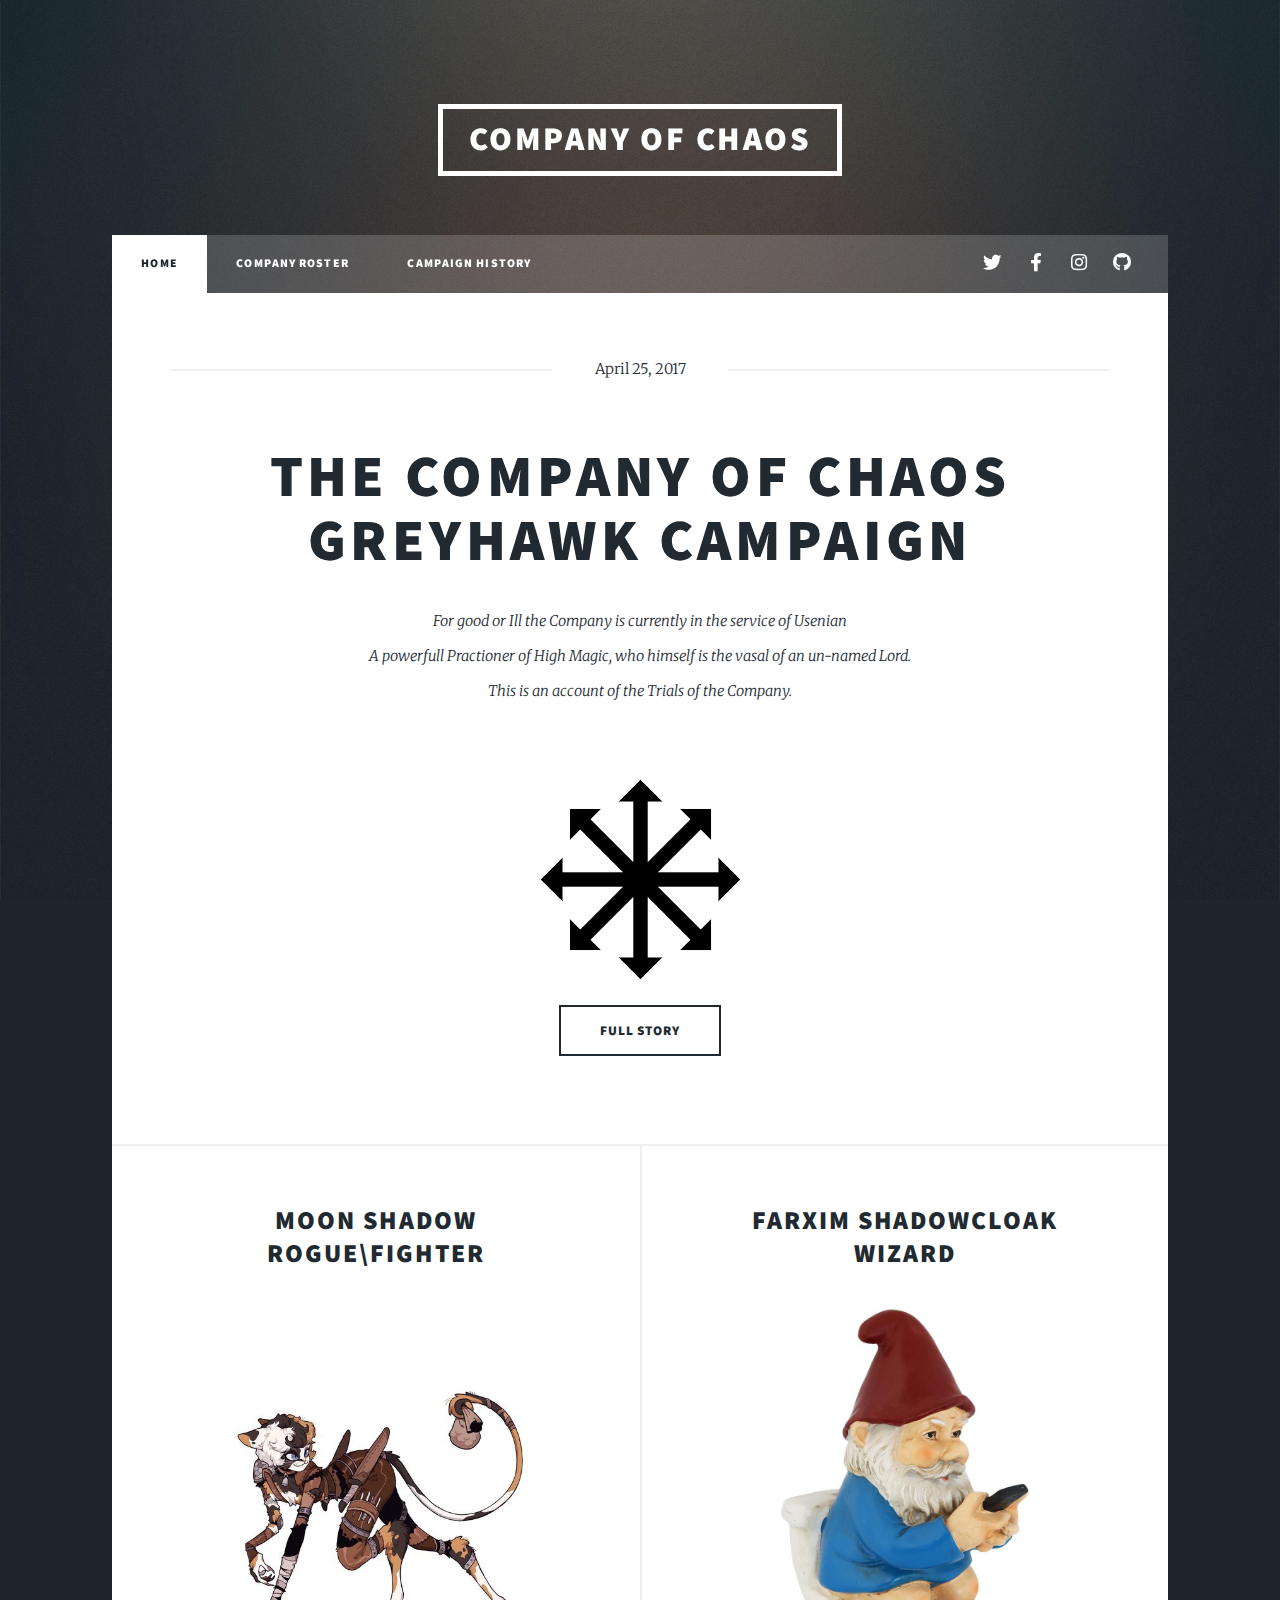
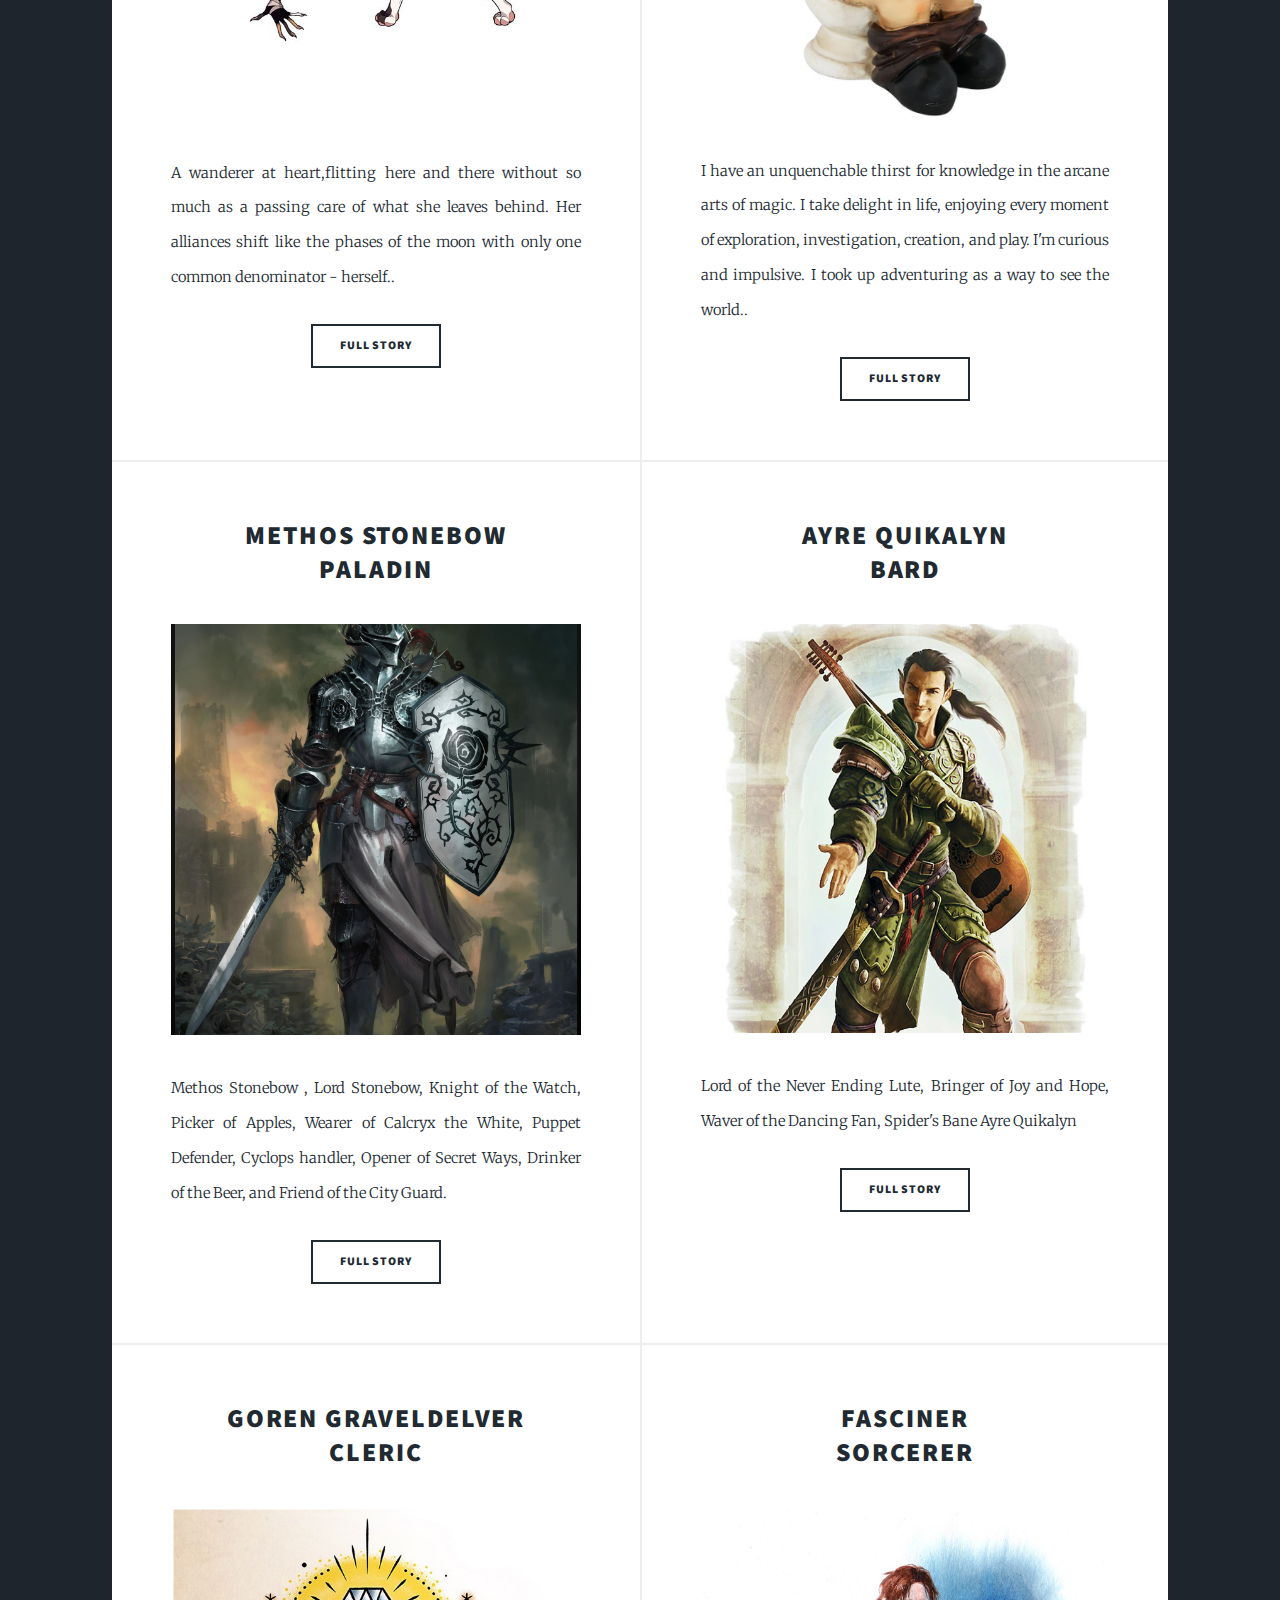
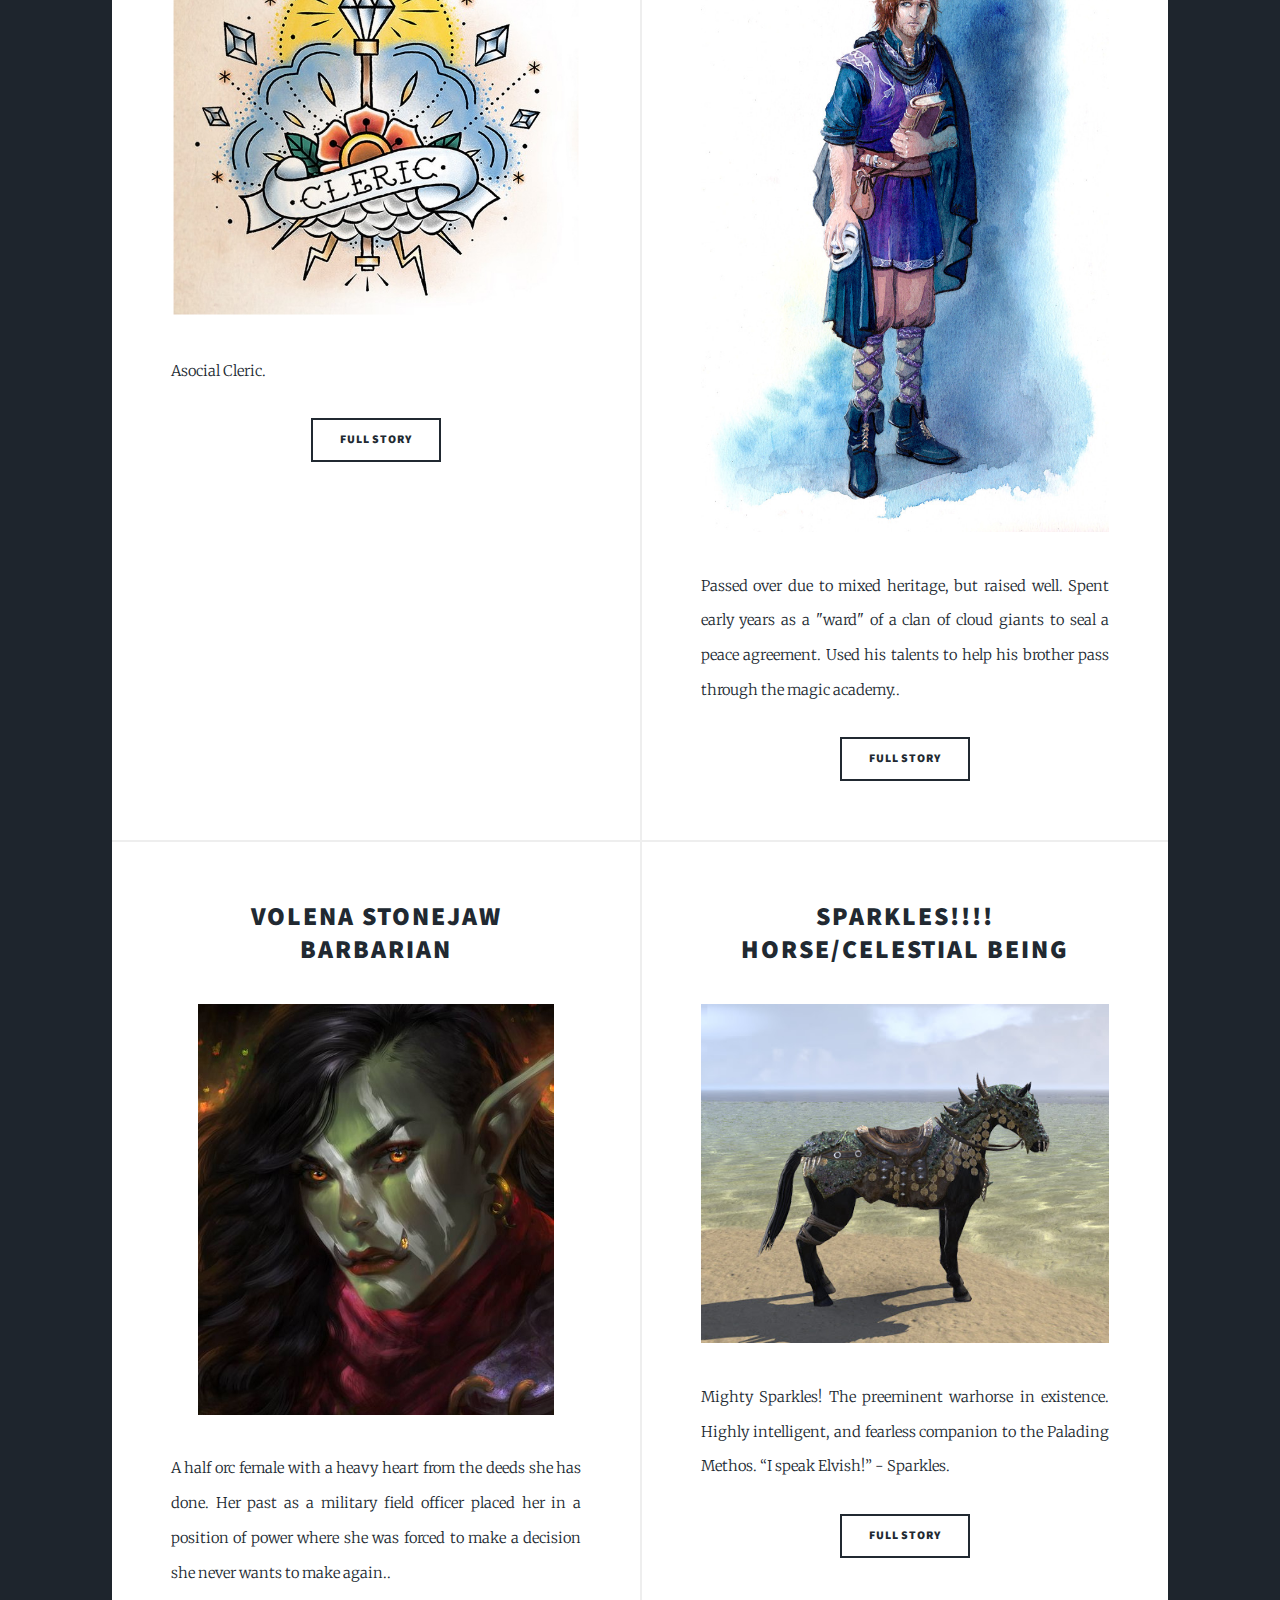
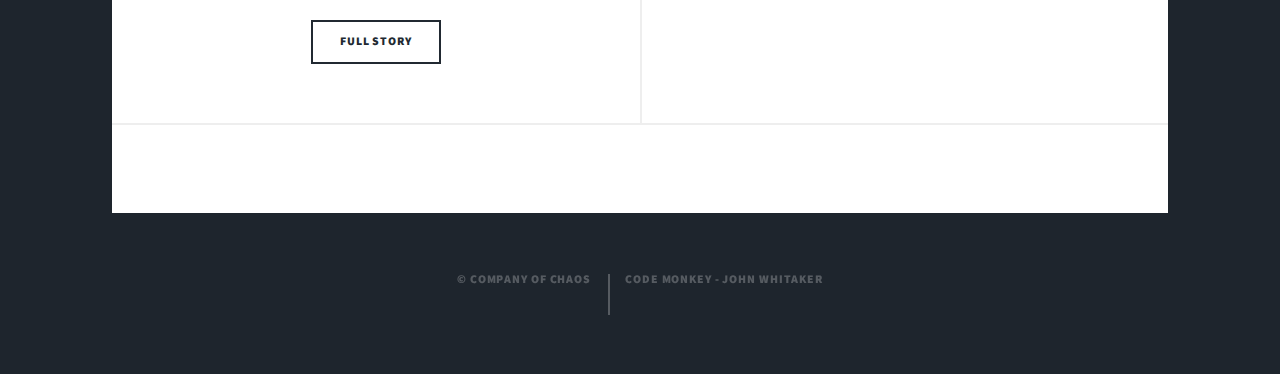
==== index.html @ a3da567a "Initial commit" ====
<!DOCTYPE HTML>
<!--
	Massively by HTML5 UP
	html5up.net | @ajlkn
	Free for personal and commercial use under the CCA 3.0 license (html5up.net/license)
-->
<html>

<head>
	<title>Company of Chaos - Home</title>
	<meta charset="utf-8" />
	<meta name="viewport" content="width=device-width, initial-scale=1, user-scalable=no" />
	<link rel="stylesheet" href="assets/css/main.css" />
	<noscript>
		<link rel="stylesheet" href="assets/css/noscript.css" /></noscript>
</head>

<body class="is-preload">

	<!-- Wrapper -->
	<div id="wrapper" class="fade-in">

		<!-- Header -->
		<header id="header">
			<a href="index.html" class="logo">Company of Chaos</a>
		</header>

		<!-- Nav -->
		<nav id="nav">
			<ul class="links">
				<li class="active"><a href="index.html">Home</a></li>
				<li><a href="roster.html">Company Roster</a></li>
				<li><a href="history.html">Campaign History</a></li>
			</ul>
			<ul class="icons">
				<li><a href="#" class="icon brands fa-twitter"><span class="label">Twitter</span></a></li>
				<li><a href="#" class="icon brands fa-facebook-f"><span class="label">Facebook</span></a></li>
				<li><a href="#" class="icon brands fa-instagram"><span class="label">Instagram</span></a></li>
				<li><a href="#" class="icon brands fa-github"><span class="label">GitHub</span></a></li>
			</ul>
		</nav>

		<!-- Main -->
		<div id="main">

			<!-- Featured Post -->
			<article class="post featured">
				<header class="major">
					<span class="date">April 25, 2017</span>
					<h2><a href="#">The Company Of Chaos<br />
							Greyhawk Campaign</a></h2>
					<p>For good or Ill the Company is currently in the service of Usenian<br />
						A powerfull Practioner of High Magic, who himself is the vasal of an un-named Lord.<br />
						This is an account of the Trials of the Company.</p>
				</header>
				<a href="#" class="image Chaos"><img src="images/Chaos.png" alt="" /></a>
				<ul class="actions special">
					<li><a href="#" class="button large">Full Story</a></li>
				</ul>
			</article>

			<!-- Posts -->
			<section class="posts">
				<article>
					<header>
						<h2><a href="#">Moon Shadow <br />
								Rogue\Fighter</a></h2>
					</header>
					<a href="#" class="image fit"><img src="images/moonshadow.jpg" alt="" /></a>
					<p>A wanderer at heart,flitting here and there without so much as a passing care of what she leaves
						behind. Her alliances shift like the phases of the moon with only one common denominator -
						herself..</p>
					<ul class="actions special">
						<li><a href="#" class="button">Full Story</a></li>
					</ul>
				</article>
				<article>
					<header>
						<h2><a href="#">Farxim Shadowcloak<br />
								Wizard</a></h2>
					</header>
					<a href="#" class="image fit"><img src="images/FarximDefault.jpg" alt="" /></a>
					<p>I have an unquenchable thirst for knowledge in the arcane arts of magic. I take delight in life,
						enjoying every moment of exploration, investigation, creation, and play. I'm curious and
						impulsive. I took up adventuring as a way to see the world..</p>
					<ul class="actions special">
						<li><a href="#" class="button">Full Story</a></li>
					</ul>
				</article>
				<article>
					<header>
						<h2><a href="#">Methos Stonebow<br />
								Paladin</a></h2>
					</header>
					<a href="#" class="image fit"><img src="images/Methos.jpg" alt="" /></a>
					<p>Methos Stonebow , Lord Stonebow, Knight of the Watch, Picker of Apples, Wearer of Calcryx the
						White, Puppet Defender, Cyclops handler, Opener of Secret Ways, Drinker of the Beer, and Friend
						of the City Guard.
					</p>
					<ul class="actions special">
						<li><a href="#" class="button">Full Story</a></li>
					</ul>
				</article>
				<article>
					<header>
						<h2><a href="#">Ayre Quikalyn<br />
								Bard</a></h2>
					</header>
					<a href="#" class="image fit"><img src="images/ayre.jpg" alt="" /></a>
					<p>Lord of the Never Ending Lute, Bringer of Joy and Hope, Waver of the Dancing Fan, Spider's Bane
						Ayre Quikalyn </p>
					<ul class="actions special">
						<li><a href="#" class="button">Full Story</a></li>
					</ul>
				</article>
				<article>
					<header>
						<h2><a href="#">Goren Graveldelver <br />
								Cleric</a></h2>
					</header>
					<a href="#" class="image fit"><img src="images/Goren.jpg" alt="" /></a>
					<p>Asocial Cleric.</p>
					<ul class="actions special">
						<li><a href="#" class="button">Full Story</a></li>
					</ul>
				</article>
				<article>
					<header>
						<h2><a href="#">Fasciner<br />
								Sorcerer</a></h2>
					</header>
					<a href="#" class="image fit"><img src="images/Fascinerdefault.png" alt="" /></a>
					<p>Passed over due to mixed heritage, but raised well. Spent early years as a "ward" of a clan of
						cloud giants to seal a peace agreement. Used his talents to help his brother pass through the
						magic academy..</p>
					<ul class="actions special">
						<li><a href="#" class="button">Full Story</a></li>
					</ul>
				</article>
				<article>
					<header>
						<h2><a href="#">Volena Stonejaw<br />
								Barbarian</a></h2>
					</header>
					<a href="#" class="image fit"><img src="images/volena.jpg" alt="" /></a>
					<p>A half orc female with a heavy heart from the deeds she has done. Her past as a military field
						officer placed her in a position of power where she was forced to make a decision she never
						wants to make again..</p>
					<ul class="actions special">
						<li><a href="#" class="button">Full Story</a></li>
					</ul>
				</article>
				<article>
					<header>
						<h2><a href="#">Sparkles!!!!<br />
								Horse/Celestial Being</a></h2>
					</header>
					<a href="#" class="image fit"><img src="images/sparkels.jpg" alt="" /></a>
					<p>Mighty Sparkles! The preeminent warhorse in existence. Highly intelligent, and fearless companion
						to the Palading Methos. “I speak Elvish!” - Sparkles.</p>
					<ul class="actions special">
						<li><a href="#" class="button">Full Story</a></li>
					</ul>
				</article>
			</section>

			<!-- Footer -->
			<footer>
				<!--<div class="pagination">-->
				<!--<a href="#" class="previous">Prev</a>-->
				<!-- <a href="#" class="page active">1</a>
					<a href="#" class="page">2</a>
					<a href="#" class="page">3</a>
					<span class="extra">&hellip;</span>
					<a href="#" class="page">8</a>
					<a href="#" class="page">9</a>
					<a href="#" class="page">10</a>
					<a href="#" class="next">Next</a> -->
		</div>
		</footer>

	</div>

	<!-- Footer -->
	<!-- <footer id="footer">
			<section>
				<form method="post" action="#">
					<div class="fields">
						<div class="field">
							<label for="name">Name</label>
							<input type="text" name="name" id="name" />
						</div>
						<div class="field">
							<label for="email">Email</label>
							<input type="text" name="email" id="email" />
						</div>
						<div class="field">
							<label for="message">Message</label>
							<textarea name="message" id="message" rows="3"></textarea>
						</div>
					</div>
					<ul class="actions">
						<li><input type="submit" value="Send Message" /></li>
					</ul>
				</form>
			</section>
			<section class="split contact">
				<section class="alt">
					<h3>Address</h3>
					<p>1234 Somewhere Road #87257<br />
						Nashville, TN 00000-0000</p>
				</section>
				<section>
					<h3>Phone</h3>
					<p><a href="#">(000) 000-0000</a></p>
				</section>
				<section>
					<h3>Email</h3>
					<p><a href="#">info@untitled.tld</a></p>
				</section>
				<section>
					<h3>Social</h3>
					<ul class="icons alt">
						<li><a href="#" class="icon brands alt fa-twitter"><span class="label">Twitter</span></a></li>
						<li><a href="#" class="icon brands alt fa-facebook-f"><span class="label">Facebook</span></a>
						</li>
						<li><a href="#" class="icon brands alt fa-instagram"><span class="label">Instagram</span></a>
						</li>
						<li><a href="#" class="icon brands alt fa-github"><span class="label">GitHub</span></a></li>
					</ul>
				</section>
			</section>
		</footer> -->

	<!-- Copyright -->
	<div id="copyright">
		<ul>
			<li>&copy; Company of Chaos</li>
			<li>
				<p>Code Monkey - John Whitaker</p>
			</li>
		</ul>
	</div>

	</div>

	<!-- Scripts -->
	<script src="assets/js/jquery.min.js"></script>
	<script src="assets/js/jquery.scrollex.min.js"></script>
	<script src="assets/js/jquery.scrolly.min.js"></script>
	<script src="assets/js/browser.min.js"></script>
	<script src="assets/js/breakpoints.min.js"></script>
	<script src="assets/js/util.js"></script>
	<script src="assets/js/main.js"></script>

</body>

</html>
---- assets/css/main.css ----
@import url(fontawesome-all.min.css);
@import url("https://fonts.googleapis.com/css?family=Merriweather:300,700,300italic,700italic|Source+Sans+Pro:900");

/*
	Massively by HTML5 UP
	html5up.net | @ajlkn
	Free for personal and commercial use under the CCA 3.0 license (html5up.net/license)
*/

html,
body,
div,
span,
applet,
object,
iframe,
h1,
h2,
h3,
h4,
h5,
h6,
p,
blockquote,
pre,
a,
abbr,
acronym,
address,
big,
cite,
code,
del,
dfn,
em,
img,
ins,
kbd,
q,
s,
samp,
small,
strike,
strong,
sub,
sup,
tt,
var,
b,
u,
i,
center,
dl,
dt,
dd,
ol,
ul,
li,
fieldset,
form,
label,
legend,
table,
caption,
tbody,
tfoot,
thead,
tr,
th,
td,
article,
aside,
canvas,
details,
embed,
figure,
figcaption,
footer,
header,
hgroup,
menu,
nav,
output,
ruby,
section,
summary,
time,
mark,
audio,
video {
	margin: 0;
	padding: 0;
	border: 0;
	font-size: 100%;
	font: inherit;
	vertical-align: baseline;
}

article,
aside,
details,
figcaption,
figure,
footer,
header,
hgroup,
menu,
nav,
section {
	display: block;
}

body {
	line-height: 1;
}

ol,
ul {
	list-style: none;
}

blockquote,
q {
	quotes: none;
}

blockquote:before,
blockquote:after,
q:before,
q:after {
	content: '';
	content: none;
}

table {
	border-collapse: collapse;
	border-spacing: 0;
}

body {
	-webkit-text-size-adjust: none;
}

mark {
	background-color: transparent;
	color: inherit;
}

input::-moz-focus-inner {
	border: 0;
	padding: 0;
}

input,
select,
textarea {
	-moz-appearance: none;
	-webkit-appearance: none;
	-ms-appearance: none;
	appearance: none;
}

/* Basic */

@-ms-viewport {
	width: device-width;
}

body {
	-ms-overflow-style: scrollbar;
}

@media screen and (max-width: 480px) {

	html,
	body {
		min-width: 320px;
	}

}

html {
	box-sizing: border-box;
}

*,
*:before,
*:after {
	box-sizing: inherit;
}

body {
	background-color: #1e252d;
}

body.is-preload *,
body.is-preload *:before,
body.is-preload *:after {
	-moz-animation: none !important;
	-webkit-animation: none !important;
	-ms-animation: none !important;
	animation: none !important;
	-moz-transition: none !important;
	-webkit-transition: none !important;
	-ms-transition: none !important;
	transition: none !important;
}

/* Type */

html {
	font-size: 16pt;
}

@media screen and (max-width: 1680px) {

	html {
		font-size: 12pt;
	}

}

@media screen and (max-width: 1280px) {

	html {
		font-size: 11pt;
	}

}

@media screen and (max-width: 360px) {

	html {
		font-size: 10pt;
	}

}

body {
	color: #212931;
}

body,
input,
select,
textarea {
	font-family: "Merriweather", Georgia, serif;
	font-weight: 300;
	font-size: 1rem;
	line-height: 2.375;
}

a {
	-moz-transition: color 0.2s ease-in-out, background-color 0.2s ease-in-out, border-color 0.2s ease-in-out, box-shadow 0.2s ease-in-out;
	-webkit-transition: color 0.2s ease-in-out, background-color 0.2s ease-in-out, border-color 0.2s ease-in-out, box-shadow 0.2s ease-in-out;
	-ms-transition: color 0.2s ease-in-out, background-color 0.2s ease-in-out, border-color 0.2s ease-in-out, box-shadow 0.2s ease-in-out;
	transition: color 0.2s ease-in-out, background-color 0.2s ease-in-out, border-color 0.2s ease-in-out, box-shadow 0.2s ease-in-out;
	border-bottom: dotted 1px;
	text-decoration: none;
}

a:hover {
	border-bottom-color: transparent;
}

strong,
b {
	font-weight: 600;
}

em,
i {
	font-style: italic;
}

p {
	text-align: justify;
	margin: 0 0 2rem 0;
}

h1,
h2,
h3,
h4,
h5,
h6 {
	font-family: "Source Sans Pro", Helvetica, sans-serif;
	font-weight: 900;
	line-height: 1.5;
	letter-spacing: 0.075em;
	text-transform: uppercase;
	margin: 0 0 1rem 0;
}

h1 a,
h2 a,
h3 a,
h4 a,
h5 a,
h6 a {
	border-bottom: 0;
	color: inherit;
	text-decoration: none;
}

h1 {
	font-size: 4rem;
	line-height: 1.1;
	margin: 0 0 2rem 0;
}

h2 {
	font-size: 1.75rem;
	line-height: 1.3;
	margin: 0 0 1.5rem 0;
}

h3 {
	font-size: 1.25rem;
	margin: 0 0 1.5rem 0;
}

h4 {
	font-size: 1rem;
}

h5 {
	font-size: 0.9rem;
}

h6 {
	font-size: 0.8rem;
}

sub {
	font-size: 0.8rem;
	position: relative;
	top: 0.5rem;
}

sup {
	font-size: 0.8rem;
	position: relative;
	top: -0.5rem;
}

blockquote {
	border-left: solid 4px;
	font-style: italic;
	margin: 0 0 2rem 0;
	padding: 0.5rem 0 0.5rem 2rem;
}

code {
	border: solid 2px;
	font-family: "Courier New", monospace;
	font-size: 0.9rem;
	margin: 0 0.25rem;
	padding: 0.25rem 0.65rem;
}

pre {
	-webkit-overflow-scrolling: touch;
	font-family: "Courier New", monospace;
	font-size: 0.9rem;
	margin: 0 0 2rem 0;
}

pre code {
	display: block;
	line-height: 1.75;
	padding: 1rem 1.5rem;
	overflow-x: auto;
}

hr {
	border: 0;
	border-bottom: solid 2px;
	margin: 3rem 0;
}

hr.major {
	margin: 5rem 0;
}

.align-left {
	text-align: left;
}

.align-center {
	text-align: center;
}

.align-right {
	text-align: right;
}

input,
select,
textarea {
	color: #212931;
}

a {
	color: #212931;
	border-bottom-color: rgba(33, 41, 49, 0.5);
}

a:hover {
	border-bottom-color: transparent;
	color: #18bfef !important;
}

strong,
b {
	color: #212931;
}

h1,
h2,
h3,
h4,
h5,
h6 {
	color: #212931;
}

blockquote {
	border-left-color: #eeeeee;
}

code {
	background: rgba(220, 220, 220, 0.25);
	border-color: #eeeeee;
}

hr {
	border-bottom-color: #eeeeee;
}

/* Row */

.row {
	display: flex;
	flex-wrap: wrap;
	box-sizing: border-box;
	align-items: stretch;
}

.row>* {
	box-sizing: border-box;
}

.row.gtr-uniform>*> :last-child {
	margin-bottom: 0;
}

.row.aln-left {
	justify-content: flex-start;
}

.row.aln-center {
	justify-content: center;
}

.row.aln-right {
	justify-content: flex-end;
}

.row.aln-top {
	align-items: flex-start;
}

.row.aln-middle {
	align-items: center;
}

.row.aln-bottom {
	align-items: flex-end;
}

.row>.imp {
	order: -1;
}

.row>.col-1 {
	width: 8.33333%;
}

.row>.off-1 {
	margin-left: 8.33333%;
}

.row>.col-2 {
	width: 16.66667%;
}

.row>.off-2 {
	margin-left: 16.66667%;
}

.row>.col-3 {
	width: 25%;
}

.row>.off-3 {
	margin-left: 25%;
}

.row>.col-4 {
	width: 33.33333%;
}

.row>.off-4 {
	margin-left: 33.33333%;
}

.row>.col-5 {
	width: 41.66667%;
}

.row>.off-5 {
	margin-left: 41.66667%;
}

.row>.col-6 {
	width: 50%;
}

.row>.off-6 {
	margin-left: 50%;
}

.row>.col-7 {
	width: 58.33333%;
}

.row>.off-7 {
	margin-left: 58.33333%;
}

.row>.col-8 {
	width: 66.66667%;
}

.row>.off-8 {
	margin-left: 66.66667%;
}

.row>.col-9 {
	width: 75%;
}

.row>.off-9 {
	margin-left: 75%;
}

.row>.col-10 {
	width: 83.33333%;
}

.row>.off-10 {
	margin-left: 83.33333%;
}

.row>.col-11 {
	width: 91.66667%;
}

.row>.off-11 {
	margin-left: 91.66667%;
}

.row>.col-12 {
	width: 100%;
}

.row>.off-12 {
	margin-left: 100%;
}

.row.gtr-0 {
	margin-top: 0;
	margin-left: 0rem;
}

.row.gtr-0>* {
	padding: 0 0 0 0rem;
}

.row.gtr-0.gtr-uniform {
	margin-top: 0rem;
}

.row.gtr-0.gtr-uniform>* {
	padding-top: 0rem;
}

.row.gtr-25 {
	margin-top: 0;
	margin-left: -0.375rem;
}

.row.gtr-25>* {
	padding: 0 0 0 0.375rem;
}

.row.gtr-25.gtr-uniform {
	margin-top: -0.375rem;
}

.row.gtr-25.gtr-uniform>* {
	padding-top: 0.375rem;
}

.row.gtr-50 {
	margin-top: 0;
	margin-left: -0.75rem;
}

.row.gtr-50>* {
	padding: 0 0 0 0.75rem;
}

.row.gtr-50.gtr-uniform {
	margin-top: -0.75rem;
}

.row.gtr-50.gtr-uniform>* {
	padding-top: 0.75rem;
}

.row {
	margin-top: 0;
	margin-left: -1.5rem;
}

.row>* {
	padding: 0 0 0 1.5rem;
}

.row.gtr-uniform {
	margin-top: -1.5rem;
}

.row.gtr-uniform>* {
	padding-top: 1.5rem;
}

.row.gtr-150 {
	margin-top: 0;
	margin-left: -2.25rem;
}

.row.gtr-150>* {
	padding: 0 0 0 2.25rem;
}

.row.gtr-150.gtr-uniform {
	margin-top: -2.25rem;
}

.row.gtr-150.gtr-uniform>* {
	padding-top: 2.25rem;
}

.row.gtr-200 {
	margin-top: 0;
	margin-left: -3rem;
}

.row.gtr-200>* {
	padding: 0 0 0 3rem;
}

.row.gtr-200.gtr-uniform {
	margin-top: -3rem;
}

.row.gtr-200.gtr-uniform>* {
	padding-top: 3rem;
}

@media screen and (max-width: 1680px) {

	.row {
		display: flex;
		flex-wrap: wrap;
		box-sizing: border-box;
		align-items: stretch;
	}

	.row>* {
		box-sizing: border-box;
	}

	.row.gtr-uniform>*> :last-child {
		margin-bottom: 0;
	}

	.row.aln-left {
		justify-content: flex-start;
	}

	.row.aln-center {
		justify-content: center;
	}

	.row.aln-right {
		justify-content: flex-end;
	}

	.row.aln-top {
		align-items: flex-start;
	}

	.row.aln-middle {
		align-items: center;
	}

	.row.aln-bottom {
		align-items: flex-end;
	}

	.row>.imp-xlarge {
		order: -1;
	}

	.row>.col-1-xlarge {
		width: 8.33333%;
	}

	.row>.off-1-xlarge {
		margin-left: 8.33333%;
	}

	.row>.col-2-xlarge {
		width: 16.66667%;
	}

	.row>.off-2-xlarge {
		margin-left: 16.66667%;
	}

	.row>.col-3-xlarge {
		width: 25%;
	}

	.row>.off-3-xlarge {
		margin-left: 25%;
	}

	.row>.col-4-xlarge {
		width: 33.33333%;
	}

	.row>.off-4-xlarge {
		margin-left: 33.33333%;
	}

	.row>.col-5-xlarge {
		width: 41.66667%;
	}

	.row>.off-5-xlarge {
		margin-left: 41.66667%;
	}

	.row>.col-6-xlarge {
		width: 50%;
	}

	.row>.off-6-xlarge {
		margin-left: 50%;
	}

	.row>.col-7-xlarge {
		width: 58.33333%;
	}

	.row>.off-7-xlarge {
		margin-left: 58.33333%;
	}

	.row>.col-8-xlarge {
		width: 66.66667%;
	}

	.row>.off-8-xlarge {
		margin-left: 66.66667%;
	}

	.row>.col-9-xlarge {
		width: 75%;
	}

	.row>.off-9-xlarge {
		margin-left: 75%;
	}

	.row>.col-10-xlarge {
		width: 83.33333%;
	}

	.row>.off-10-xlarge {
		margin-left: 83.33333%;
	}

	.row>.col-11-xlarge {
		width: 91.66667%;
	}

	.row>.off-11-xlarge {
		margin-left: 91.66667%;
	}

	.row>.col-12-xlarge {
		width: 100%;
	}

	.row>.off-12-xlarge {
		margin-left: 100%;
	}

	.row.gtr-0 {
		margin-top: 0;
		margin-left: 0rem;
	}

	.row.gtr-0>* {
		padding: 0 0 0 0rem;
	}

	.row.gtr-0.gtr-uniform {
		margin-top: 0rem;
	}

	.row.gtr-0.gtr-uniform>* {
		padding-top: 0rem;
	}

	.row.gtr-25 {
		margin-top: 0;
		margin-left: -0.375rem;
	}

	.row.gtr-25>* {
		padding: 0 0 0 0.375rem;
	}

	.row.gtr-25.gtr-uniform {
		margin-top: -0.375rem;
	}

	.row.gtr-25.gtr-uniform>* {
		padding-top: 0.375rem;
	}

	.row.gtr-50 {
		margin-top: 0;
		margin-left: -0.75rem;
	}

	.row.gtr-50>* {
		padding: 0 0 0 0.75rem;
	}

	.row.gtr-50.gtr-uniform {
		margin-top: -0.75rem;
	}

	.row.gtr-50.gtr-uniform>* {
		padding-top: 0.75rem;
	}

	.row {
		margin-top: 0;
		margin-left: -1.5rem;
	}

	.row>* {
		padding: 0 0 0 1.5rem;
	}

	.row.gtr-uniform {
		margin-top: -1.5rem;
	}

	.row.gtr-uniform>* {
		padding-top: 1.5rem;
	}

	.row.gtr-150 {
		margin-top: 0;
		margin-left: -2.25rem;
	}

	.row.gtr-150>* {
		padding: 0 0 0 2.25rem;
	}

	.row.gtr-150.gtr-uniform {
		margin-top: -2.25rem;
	}

	.row.gtr-150.gtr-uniform>* {
		padding-top: 2.25rem;
	}

	.row.gtr-200 {
		margin-top: 0;
		margin-left: -3rem;
	}

	.row.gtr-200>* {
		padding: 0 0 0 3rem;
	}

	.row.gtr-200.gtr-uniform {
		margin-top: -3rem;
	}

	.row.gtr-200.gtr-uniform>* {
		padding-top: 3rem;
	}

}

@media screen and (max-width: 1280px) {

	.row {
		display: flex;
		flex-wrap: wrap;
		box-sizing: border-box;
		align-items: stretch;
	}

	.row>* {
		box-sizing: border-box;
	}

	.row.gtr-uniform>*> :last-child {
		margin-bottom: 0;
	}

	.row.aln-left {
		justify-content: flex-start;
	}

	.row.aln-center {
		justify-content: center;
	}

	.row.aln-right {
		justify-content: flex-end;
	}

	.row.aln-top {
		align-items: flex-start;
	}

	.row.aln-middle {
		align-items: center;
	}

	.row.aln-bottom {
		align-items: flex-end;
	}

	.row>.imp-large {
		order: -1;
	}

	.row>.col-1-large {
		width: 8.33333%;
	}

	.row>.off-1-large {
		margin-left: 8.33333%;
	}

	.row>.col-2-large {
		width: 16.66667%;
	}

	.row>.off-2-large {
		margin-left: 16.66667%;
	}

	.row>.col-3-large {
		width: 25%;
	}

	.row>.off-3-large {
		margin-left: 25%;
	}

	.row>.col-4-large {
		width: 33.33333%;
	}

	.row>.off-4-large {
		margin-left: 33.33333%;
	}

	.row>.col-5-large {
		width: 41.66667%;
	}

	.row>.off-5-large {
		margin-left: 41.66667%;
	}

	.row>.col-6-large {
		width: 50%;
	}

	.row>.off-6-large {
		margin-left: 50%;
	}

	.row>.col-7-large {
		width: 58.33333%;
	}

	.row>.off-7-large {
		margin-left: 58.33333%;
	}

	.row>.col-8-large {
		width: 66.66667%;
	}

	.row>.off-8-large {
		margin-left: 66.66667%;
	}

	.row>.col-9-large {
		width: 75%;
	}

	.row>.off-9-large {
		margin-left: 75%;
	}

	.row>.col-10-large {
		width: 83.33333%;
	}

	.row>.off-10-large {
		margin-left: 83.33333%;
	}

	.row>.col-11-large {
		width: 91.66667%;
	}

	.row>.off-11-large {
		margin-left: 91.66667%;
	}

	.row>.col-12-large {
		width: 100%;
	}

	.row>.off-12-large {
		margin-left: 100%;
	}

	.row.gtr-0 {
		margin-top: 0;
		margin-left: 0rem;
	}

	.row.gtr-0>* {
		padding: 0 0 0 0rem;
	}

	.row.gtr-0.gtr-uniform {
		margin-top: 0rem;
	}

	.row.gtr-0.gtr-uniform>* {
		padding-top: 0rem;
	}

	.row.gtr-25 {
		margin-top: 0;
		margin-left: -0.375rem;
	}

	.row.gtr-25>* {
		padding: 0 0 0 0.375rem;
	}

	.row.gtr-25.gtr-uniform {
		margin-top: -0.375rem;
	}

	.row.gtr-25.gtr-uniform>* {
		padding-top: 0.375rem;
	}

	.row.gtr-50 {
		margin-top: 0;
		margin-left: -0.75rem;
	}

	.row.gtr-50>* {
		padding: 0 0 0 0.75rem;
	}

	.row.gtr-50.gtr-uniform {
		margin-top: -0.75rem;
	}

	.row.gtr-50.gtr-uniform>* {
		padding-top: 0.75rem;
	}

	.row {
		margin-top: 0;
		margin-left: -1.5rem;
	}

	.row>* {
		padding: 0 0 0 1.5rem;
	}

	.row.gtr-uniform {
		margin-top: -1.5rem;
	}

	.row.gtr-uniform>* {
		padding-top: 1.5rem;
	}

	.row.gtr-150 {
		margin-top: 0;
		margin-left: -2.25rem;
	}

	.row.gtr-150>* {
		padding: 0 0 0 2.25rem;
	}

	.row.gtr-150.gtr-uniform {
		margin-top: -2.25rem;
	}

	.row.gtr-150.gtr-uniform>* {
		padding-top: 2.25rem;
	}

	.row.gtr-200 {
		margin-top: 0;
		margin-left: -3rem;
	}

	.row.gtr-200>* {
		padding: 0 0 0 3rem;
	}

	.row.gtr-200.gtr-uniform {
		margin-top: -3rem;
	}

	.row.gtr-200.gtr-uniform>* {
		padding-top: 3rem;
	}

}

@media screen and (max-width: 980px) {

	.row {
		display: flex;
		flex-wrap: wrap;
		box-sizing: border-box;
		align-items: stretch;
	}

	.row>* {
		box-sizing: border-box;
	}

	.row.gtr-uniform>*> :last-child {
		margin-bottom: 0;
	}

	.row.aln-left {
		justify-content: flex-start;
	}

	.row.aln-center {
		justify-content: center;
	}

	.row.aln-right {
		justify-content: flex-end;
	}

	.row.aln-top {
		align-items: flex-start;
	}

	.row.aln-middle {
		align-items: center;
	}

	.row.aln-bottom {
		align-items: flex-end;
	}

	.row>.imp-medium {
		order: -1;
	}

	.row>.col-1-medium {
		width: 8.33333%;
	}

	.row>.off-1-medium {
		margin-left: 8.33333%;
	}

	.row>.col-2-medium {
		width: 16.66667%;
	}

	.row>.off-2-medium {
		margin-left: 16.66667%;
	}

	.row>.col-3-medium {
		width: 25%;
	}

	.row>.off-3-medium {
		margin-left: 25%;
	}

	.row>.col-4-medium {
		width: 33.33333%;
	}

	.row>.off-4-medium {
		margin-left: 33.33333%;
	}

	.row>.col-5-medium {
		width: 41.66667%;
	}

	.row>.off-5-medium {
		margin-left: 41.66667%;
	}

	.row>.col-6-medium {
		width: 50%;
	}

	.row>.off-6-medium {
		margin-left: 50%;
	}

	.row>.col-7-medium {
		width: 58.33333%;
	}

	.row>.off-7-medium {
		margin-left: 58.33333%;
	}

	.row>.col-8-medium {
		width: 66.66667%;
	}

	.row>.off-8-medium {
		margin-left: 66.66667%;
	}

	.row>.col-9-medium {
		width: 75%;
	}

	.row>.off-9-medium {
		margin-left: 75%;
	}

	.row>.col-10-medium {
		width: 83.33333%;
	}

	.row>.off-10-medium {
		margin-left: 83.33333%;
	}

	.row>.col-11-medium {
		width: 91.66667%;
	}

	.row>.off-11-medium {
		margin-left: 91.66667%;
	}

	.row>.col-12-medium {
		width: 100%;
	}

	.row>.off-12-medium {
		margin-left: 100%;
	}

	.row.gtr-0 {
		margin-top: 0;
		margin-left: 0rem;
	}

	.row.gtr-0>* {
		padding: 0 0 0 0rem;
	}

	.row.gtr-0.gtr-uniform {
		margin-top: 0rem;
	}

	.row.gtr-0.gtr-uniform>* {
		padding-top: 0rem;
	}

	.row.gtr-25 {
		margin-top: 0;
		margin-left: -0.375rem;
	}

	.row.gtr-25>* {
		padding: 0 0 0 0.375rem;
	}

	.row.gtr-25.gtr-uniform {
		margin-top: -0.375rem;
	}

	.row.gtr-25.gtr-uniform>* {
		padding-top: 0.375rem;
	}

	.row.gtr-50 {
		margin-top: 0;
		margin-left: -0.75rem;
	}

	.row.gtr-50>* {
		padding: 0 0 0 0.75rem;
	}

	.row.gtr-50.gtr-uniform {
		margin-top: -0.75rem;
	}

	.row.gtr-50.gtr-uniform>* {
		padding-top: 0.75rem;
	}

	.row {
		margin-top: 0;
		margin-left: -1.5rem;
	}

	.row>* {
		padding: 0 0 0 1.5rem;
	}

	.row.gtr-uniform {
		margin-top: -1.5rem;
	}

	.row.gtr-uniform>* {
		padding-top: 1.5rem;
	}

	.row.gtr-150 {
		margin-top: 0;
		margin-left: -2.25rem;
	}

	.row.gtr-150>* {
		padding: 0 0 0 2.25rem;
	}

	.row.gtr-150.gtr-uniform {
		margin-top: -2.25rem;
	}

	.row.gtr-150.gtr-uniform>* {
		padding-top: 2.25rem;
	}

	.row.gtr-200 {
		margin-top: 0;
		margin-left: -3rem;
	}

	.row.gtr-200>* {
		padding: 0 0 0 3rem;
	}

	.row.gtr-200.gtr-uniform {
		margin-top: -3rem;
	}

	.row.gtr-200.gtr-uniform>* {
		padding-top: 3rem;
	}

}

@media screen and (max-width: 736px) {

	.row {
		display: flex;
		flex-wrap: wrap;
		box-sizing: border-box;
		align-items: stretch;
	}

	.row>* {
		box-sizing: border-box;
	}

	.row.gtr-uniform>*> :last-child {
		margin-bottom: 0;
	}

	.row.aln-left {
		justify-content: flex-start;
	}

	.row.aln-center {
		justify-content: center;
	}

	.row.aln-right {
		justify-content: flex-end;
	}

	.row.aln-top {
		align-items: flex-start;
	}

	.row.aln-middle {
		align-items: center;
	}

	.row.aln-bottom {
		align-items: flex-end;
	}

	.row>.imp-small {
		order: -1;
	}

	.row>.col-1-small {
		width: 8.33333%;
	}

	.row>.off-1-small {
		margin-left: 8.33333%;
	}

	.row>.col-2-small {
		width: 16.66667%;
	}

	.row>.off-2-small {
		margin-left: 16.66667%;
	}

	.row>.col-3-small {
		width: 25%;
	}

	.row>.off-3-small {
		margin-left: 25%;
	}

	.row>.col-4-small {
		width: 33.33333%;
	}

	.row>.off-4-small {
		margin-left: 33.33333%;
	}

	.row>.col-5-small {
		width: 41.66667%;
	}

	.row>.off-5-small {
		margin-left: 41.66667%;
	}

	.row>.col-6-small {
		width: 50%;
	}

	.row>.off-6-small {
		margin-left: 50%;
	}

	.row>.col-7-small {
		width: 58.33333%;
	}

	.row>.off-7-small {
		margin-left: 58.33333%;
	}

	.row>.col-8-small {
		width: 66.66667%;
	}

	.row>.off-8-small {
		margin-left: 66.66667%;
	}

	.row>.col-9-small {
		width: 75%;
	}

	.row>.off-9-small {
		margin-left: 75%;
	}

	.row>.col-10-small {
		width: 83.33333%;
	}

	.row>.off-10-small {
		margin-left: 83.33333%;
	}

	.row>.col-11-small {
		width: 91.66667%;
	}

	.row>.off-11-small {
		margin-left: 91.66667%;
	}

	.row>.col-12-small {
		width: 100%;
	}

	.row>.off-12-small {
		margin-left: 100%;
	}

	.row.gtr-0 {
		margin-top: 0;
		margin-left: 0rem;
	}

	.row.gtr-0>* {
		padding: 0 0 0 0rem;
	}

	.row.gtr-0.gtr-uniform {
		margin-top: 0rem;
	}

	.row.gtr-0.gtr-uniform>* {
		padding-top: 0rem;
	}

	.row.gtr-25 {
		margin-top: 0;
		margin-left: -0.375rem;
	}

	.row.gtr-25>* {
		padding: 0 0 0 0.375rem;
	}

	.row.gtr-25.gtr-uniform {
		margin-top: -0.375rem;
	}

	.row.gtr-25.gtr-uniform>* {
		padding-top: 0.375rem;
	}

	.row.gtr-50 {
		margin-top: 0;
		margin-left: -0.75rem;
	}

	.row.gtr-50>* {
		padding: 0 0 0 0.75rem;
	}

	.row.gtr-50.gtr-uniform {
		margin-top: -0.75rem;
	}

	.row.gtr-50.gtr-uniform>* {
		padding-top: 0.75rem;
	}

	.row {
		margin-top: 0;
		margin-left: -1.5rem;
	}

	.row>* {
		padding: 0 0 0 1.5rem;
	}

	.row.gtr-uniform {
		margin-top: -1.5rem;
	}

	.row.gtr-uniform>* {
		padding-top: 1.5rem;
	}

	.row.gtr-150 {
		margin-top: 0;
		margin-left: -2.25rem;
	}

	.row.gtr-150>* {
		padding: 0 0 0 2.25rem;
	}

	.row.gtr-150.gtr-uniform {
		margin-top: -2.25rem;
	}

	.row.gtr-150.gtr-uniform>* {
		padding-top: 2.25rem;
	}

	.row.gtr-200 {
		margin-top: 0;
		margin-left: -3rem;
	}

	.row.gtr-200>* {
		padding: 0 0 0 3rem;
	}

	.row.gtr-200.gtr-uniform {
		margin-top: -3rem;
	}

	.row.gtr-200.gtr-uniform>* {
		padding-top: 3rem;
	}

}

@media screen and (max-width: 480px) {

	.row {
		display: flex;
		flex-wrap: wrap;
		box-sizing: border-box;
		align-items: stretch;
	}

	.row>* {
		box-sizing: border-box;
	}

	.row.gtr-uniform>*> :last-child {
		margin-bottom: 0;
	}

	.row.aln-left {
		justify-content: flex-start;
	}

	.row.aln-center {
		justify-content: center;
	}

	.row.aln-right {
		justify-content: flex-end;
	}

	.row.aln-top {
		align-items: flex-start;
	}

	.row.aln-middle {
		align-items: center;
	}

	.row.aln-bottom {
		align-items: flex-end;
	}

	.row>.imp-xsmall {
		order: -1;
	}

	.row>.col-1-xsmall {
		width: 8.33333%;
	}

	.row>.off-1-xsmall {
		margin-left: 8.33333%;
	}

	.row>.col-2-xsmall {
		width: 16.66667%;
	}

	.row>.off-2-xsmall {
		margin-left: 16.66667%;
	}

	.row>.col-3-xsmall {
		width: 25%;
	}

	.row>.off-3-xsmall {
		margin-left: 25%;
	}

	.row>.col-4-xsmall {
		width: 33.33333%;
	}

	.row>.off-4-xsmall {
		margin-left: 33.33333%;
	}

	.row>.col-5-xsmall {
		width: 41.66667%;
	}

	.row>.off-5-xsmall {
		margin-left: 41.66667%;
	}

	.row>.col-6-xsmall {
		width: 50%;
	}

	.row>.off-6-xsmall {
		margin-left: 50%;
	}

	.row>.col-7-xsmall {
		width: 58.33333%;
	}

	.row>.off-7-xsmall {
		margin-left: 58.33333%;
	}

	.row>.col-8-xsmall {
		width: 66.66667%;
	}

	.row>.off-8-xsmall {
		margin-left: 66.66667%;
	}

	.row>.col-9-xsmall {
		width: 75%;
	}

	.row>.off-9-xsmall {
		margin-left: 75%;
	}

	.row>.col-10-xsmall {
		width: 83.33333%;
	}

	.row>.off-10-xsmall {
		margin-left: 83.33333%;
	}

	.row>.col-11-xsmall {
		width: 91.66667%;
	}

	.row>.off-11-xsmall {
		margin-left: 91.66667%;
	}

	.row>.col-12-xsmall {
		width: 100%;
	}

	.row>.off-12-xsmall {
		margin-left: 100%;
	}

	.row.gtr-0 {
		margin-top: 0;
		margin-left: 0rem;
	}

	.row.gtr-0>* {
		padding: 0 0 0 0rem;
	}

	.row.gtr-0.gtr-uniform {
		margin-top: 0rem;
	}

	.row.gtr-0.gtr-uniform>* {
		padding-top: 0rem;
	}

	.row.gtr-25 {
		margin-top: 0;
		margin-left: -0.375rem;
	}

	.row.gtr-25>* {
		padding: 0 0 0 0.375rem;
	}

	.row.gtr-25.gtr-uniform {
		margin-top: -0.375rem;
	}

	.row.gtr-25.gtr-uniform>* {
		padding-top: 0.375rem;
	}

	.row.gtr-50 {
		margin-top: 0;
		margin-left: -0.75rem;
	}

	.row.gtr-50>* {
		padding: 0 0 0 0.75rem;
	}

	.row.gtr-50.gtr-uniform {
		margin-top: -0.75rem;
	}

	.row.gtr-50.gtr-uniform>* {
		padding-top: 0.75rem;
	}

	.row {
		margin-top: 0;
		margin-left: -1.5rem;
	}

	.row>* {
		padding: 0 0 0 1.5rem;
	}

	.row.gtr-uniform {
		margin-top: -1.5rem;
	}

	.row.gtr-uniform>* {
		padding-top: 1.5rem;
	}

	.row.gtr-150 {
		margin-top: 0;
		margin-left: -2.25rem;
	}

	.row.gtr-150>* {
		padding: 0 0 0 2.25rem;
	}

	.row.gtr-150.gtr-uniform {
		margin-top: -2.25rem;
	}

	.row.gtr-150.gtr-uniform>* {
		padding-top: 2.25rem;
	}

	.row.gtr-200 {
		margin-top: 0;
		margin-left: -3rem;
	}

	.row.gtr-200>* {
		padding: 0 0 0 3rem;
	}

	.row.gtr-200.gtr-uniform {
		margin-top: -3rem;
	}

	.row.gtr-200.gtr-uniform>* {
		padding-top: 3rem;
	}

}

@media screen and (max-width: 360px) {

	.row {
		display: flex;
		flex-wrap: wrap;
		box-sizing: border-box;
		align-items: stretch;
	}

	.row>* {
		box-sizing: border-box;
	}

	.row.gtr-uniform>*> :last-child {
		margin-bottom: 0;
	}

	.row.aln-left {
		justify-content: flex-start;
	}

	.row.aln-center {
		justify-content: center;
	}

	.row.aln-right {
		justify-content: flex-end;
	}

	.row.aln-top {
		align-items: flex-start;
	}

	.row.aln-middle {
		align-items: center;
	}

	.row.aln-bottom {
		align-items: flex-end;
	}

	.row>.imp-xxsmall {
		order: -1;
	}

	.row>.col-1-xxsmall {
		width: 8.33333%;
	}

	.row>.off-1-xxsmall {
		margin-left: 8.33333%;
	}

	.row>.col-2-xxsmall {
		width: 16.66667%;
	}

	.row>.off-2-xxsmall {
		margin-left: 16.66667%;
	}

	.row>.col-3-xxsmall {
		width: 25%;
	}

	.row>.off-3-xxsmall {
		margin-left: 25%;
	}

	.row>.col-4-xxsmall {
		width: 33.33333%;
	}

	.row>.off-4-xxsmall {
		margin-left: 33.33333%;
	}

	.row>.col-5-xxsmall {
		width: 41.66667%;
	}

	.row>.off-5-xxsmall {
		margin-left: 41.66667%;
	}

	.row>.col-6-xxsmall {
		width: 50%;
	}

	.row>.off-6-xxsmall {
		margin-left: 50%;
	}

	.row>.col-7-xxsmall {
		width: 58.33333%;
	}

	.row>.off-7-xxsmall {
		margin-left: 58.33333%;
	}

	.row>.col-8-xxsmall {
		width: 66.66667%;
	}

	.row>.off-8-xxsmall {
		margin-left: 66.66667%;
	}

	.row>.col-9-xxsmall {
		width: 75%;
	}

	.row>.off-9-xxsmall {
		margin-left: 75%;
	}

	.row>.col-10-xxsmall {
		width: 83.33333%;
	}

	.row>.off-10-xxsmall {
		margin-left: 83.33333%;
	}

	.row>.col-11-xxsmall {
		width: 91.66667%;
	}

	.row>.off-11-xxsmall {
		margin-left: 91.66667%;
	}

	.row>.col-12-xxsmall {
		width: 100%;
	}

	.row>.off-12-xxsmall {
		margin-left: 100%;
	}

	.row.gtr-0 {
		margin-top: 0;
		margin-left: 0rem;
	}

	.row.gtr-0>* {
		padding: 0 0 0 0rem;
	}

	.row.gtr-0.gtr-uniform {
		margin-top: 0rem;
	}

	.row.gtr-0.gtr-uniform>* {
		padding-top: 0rem;
	}

	.row.gtr-25 {
		margin-top: 0;
		margin-left: -0.375rem;
	}

	.row.gtr-25>* {
		padding: 0 0 0 0.375rem;
	}

	.row.gtr-25.gtr-uniform {
		margin-top: -0.375rem;
	}

	.row.gtr-25.gtr-uniform>* {
		padding-top: 0.375rem;
	}

	.row.gtr-50 {
		margin-top: 0;
		margin-left: -0.75rem;
	}

	.row.gtr-50>* {
		padding: 0 0 0 0.75rem;
	}

	.row.gtr-50.gtr-uniform {
		margin-top: -0.75rem;
	}

	.row.gtr-50.gtr-uniform>* {
		padding-top: 0.75rem;
	}

	.row {
		margin-top: 0;
		margin-left: -1.5rem;
	}

	.row>* {
		padding: 0 0 0 1.5rem;
	}

	.row.gtr-uniform {
		margin-top: -1.5rem;
	}

	.row.gtr-uniform>* {
		padding-top: 1.5rem;
	}

	.row.gtr-150 {
		margin-top: 0;
		margin-left: -2.25rem;
	}

	.row.gtr-150>* {
		padding: 0 0 0 2.25rem;
	}

	.row.gtr-150.gtr-uniform {
		margin-top: -2.25rem;
	}

	.row.gtr-150.gtr-uniform>* {
		padding-top: 2.25rem;
	}

	.row.gtr-200 {
		margin-top: 0;
		margin-left: -3rem;
	}

	.row.gtr-200>* {
		padding: 0 0 0 3rem;
	}

	.row.gtr-200.gtr-uniform {
		margin-top: -3rem;
	}

	.row.gtr-200.gtr-uniform>* {
		padding-top: 3rem;
	}

}

/* Box */

.box {
	border: solid 2px;
	margin-bottom: 2rem;
	padding: 1.5rem;
}

.box> :last-child,
.box> :last-child> :last-child,
.box> :last-child> :last-child> :last-child {
	margin-bottom: 0;
}

.box.alt {
	border: 0;
	border-radius: 0;
	padding: 0;
}

.box {
	border-color: #eeeeee;
}

/* Button */

input[type="submit"],
input[type="reset"],
input[type="button"],
button,
.button {
	-moz-appearance: none;
	-webkit-appearance: none;
	-ms-appearance: none;
	appearance: none;
	-moz-transition: background-color 0.2s ease-in-out, box-shadow 0.2s ease-in-out, color 0.2s ease-in-out;
	-webkit-transition: background-color 0.2s ease-in-out, box-shadow 0.2s ease-in-out, color 0.2s ease-in-out;
	-ms-transition: background-color 0.2s ease-in-out, box-shadow 0.2s ease-in-out, color 0.2s ease-in-out;
	transition: background-color 0.2s ease-in-out, box-shadow 0.2s ease-in-out, color 0.2s ease-in-out;
	border: 0;
	border-radius: 0;
	cursor: pointer;
	display: inline-block;
	font-family: "Source Sans Pro", Helvetica, sans-serif;
	font-size: 0.8rem;
	font-weight: 900;
	letter-spacing: 0.075em;
	height: 3rem;
	line-height: 3rem;
	padding: 0 2rem;
	text-align: center;
	text-decoration: none;
	text-transform: uppercase;
	white-space: nowrap;
}

input[type="submit"].icon:before,
input[type="reset"].icon:before,
input[type="button"].icon:before,
button.icon:before,
.button.icon:before {
	margin-right: 0.5rem;
}

input[type="submit"].icon.solo,
input[type="reset"].icon.solo,
input[type="button"].icon.solo,
button.icon.solo,
.button.icon.solo {
	position: relative;
	width: 4rem;
	height: 4rem;
	line-height: 4rem;
	border-radius: 4rem;
	text-indent: 4rem;
	overflow: hidden;
	padding: 0;
	white-space: nowrap;
}

input[type="submit"].icon.solo:before,
input[type="reset"].icon.solo:before,
input[type="button"].icon.solo:before,
button.icon.solo:before,
.button.icon.solo:before {
	position: absolute;
	display: block;
	top: 0;
	left: 0;
	width: inherit;
	height: inherit;
	line-height: inherit;
	font-size: 1.25rem;
	margin-right: 0;
	text-align: center;
	text-indent: 0;
}

input[type="submit"].fit,
input[type="reset"].fit,
input[type="button"].fit,
button.fit,
.button.fit {
	width: 100%;
}

input[type="submit"].small,
input[type="reset"].small,
input[type="button"].small,
button.small,
.button.small {
	font-size: 0.7rem;
	height: 2.5rem;
	line-height: 2.5rem;
	padding: 0 1.5rem;
}

input[type="submit"].large,
input[type="reset"].large,
input[type="button"].large,
button.large,
.button.large {
	font-size: 0.9rem;
	height: 3.5rem;
	line-height: 3.5rem;
	padding: 0 2.75rem;
}

@media screen and (max-width: 980px) {

	input[type="submit"],
	input[type="reset"],
	input[type="button"],
	button,
	.button {
		font-size: 0.9rem;
		height: 3.25rem;
		line-height: 3.25rem;
	}

	input[type="submit"].large,
	input[type="reset"].large,
	input[type="button"].large,
	button.large,
	.button.large {
		font-size: 1rem;
		height: 3.75rem;
		line-height: 3.75rem;
	}

}

input[type="submit"].disabled,
input[type="submit"]:disabled,
input[type="reset"].disabled,
input[type="reset"]:disabled,
input[type="button"].disabled,
input[type="button"]:disabled,
button.disabled,
button:disabled,
.button.disabled,
.button:disabled {
	pointer-events: none;
	opacity: 0.25;
}

input[type="submit"],
input[type="reset"],
input[type="button"],
button,
.button {
	background-color: transparent;
	box-shadow: inset 0 0 0 2px #212931;
	color: #212931 !important;
}

input[type="submit"]:hover,
input[type="reset"]:hover,
input[type="button"]:hover,
button:hover,
.button:hover {
	box-shadow: inset 0 0 0 2px #18bfef;
	color: #18bfef !important;
}

input[type="submit"].primary,
input[type="reset"].primary,
input[type="button"].primary,
button.primary,
.button.primary {
	background-color: #212931;
	box-shadow: none;
	color: #ffffff !important;
}

input[type="submit"].primary:hover,
input[type="reset"].primary:hover,
input[type="button"].primary:hover,
button.primary:hover,
.button.primary:hover {
	background-color: #18bfef;
}

/* Form */

form {
	margin: 0 0 2rem 0;
}

form> :last-child {
	margin-bottom: 0;
}

form>.fields {
	display: -moz-flex;
	display: -webkit-flex;
	display: -ms-flex;
	display: flex;
	-moz-flex-wrap: wrap;
	-webkit-flex-wrap: wrap;
	-ms-flex-wrap: wrap;
	flex-wrap: wrap;
	width: calc(100% + 3rem);
	margin: -1.5rem 0 2rem -1.5rem;
}

form>.fields>.field {
	-moz-flex-grow: 0;
	-webkit-flex-grow: 0;
	-ms-flex-grow: 0;
	flex-grow: 0;
	-moz-flex-shrink: 0;
	-webkit-flex-shrink: 0;
	-ms-flex-shrink: 0;
	flex-shrink: 0;
	padding: 1.5rem 0 0 1.5rem;
	width: calc(100% - 1.5rem);
}

form>.fields>.field.half {
	width: calc(50% - 0.75rem);
}

form>.fields>.field.third {
	width: calc(100%/3 - 0.5rem);
}

form>.fields>.field.quarter {
	width: calc(25% - 0.375rem);
}

@media screen and (max-width: 480px) {

	form>.fields {
		width: calc(100% + 3rem);
		margin: -1.5rem 0 2rem -1.5rem;
	}

	form>.fields>.field {
		padding: 1.5rem 0 0 1.5rem;
		width: calc(100% - 1.5rem);
	}

	form>.fields>.field.half {
		width: calc(100% - 1.5rem);
	}

	form>.fields>.field.third {
		width: calc(100% - 1.5rem);
	}

	form>.fields>.field.quarter {
		width: calc(100% - 1.5rem);
	}

}

label {
	display: block;
	font-family: "Source Sans Pro", Helvetica, sans-serif;
	font-weight: 900;
	line-height: 1.5;
	letter-spacing: 0.075em;
	font-size: 0.8rem;
	text-transform: uppercase;
	margin: 0 0 0.75rem 0;
}

@media screen and (max-width: 980px) {

	label {
		font-size: 0.9rem;
	}

}

input[type="text"],
input[type="password"],
input[type="email"],
select,
textarea {
	-moz-appearance: none;
	-webkit-appearance: none;
	-ms-appearance: none;
	appearance: none;
	background: transparent;
	border-radius: 0;
	border: solid 2px;
	color: inherit;
	display: block;
	outline: 0;
	padding: 0 1rem;
	text-decoration: none;
	width: 100%;
}

input[type="text"]:invalid,
input[type="password"]:invalid,
input[type="email"]:invalid,
select:invalid,
textarea:invalid {
	box-shadow: none;
}

select {
	background-size: 1.25rem;
	background-repeat: no-repeat;
	background-position: calc(100% - 1rem) center;
	height: 3rem;
	padding-right: 3rem;
	text-overflow: ellipsis;
}

select:focus::-ms-value {
	background-color: transparent;
}

select::-ms-expand {
	display: none;
}

input[type="text"],
input[type="password"],
input[type="email"],
select {
	height: 3rem;
}

textarea {
	padding: 0.75rem 1rem;
}

input[type="checkbox"],
input[type="radio"] {
	-moz-appearance: none;
	-webkit-appearance: none;
	-ms-appearance: none;
	appearance: none;
	display: block;
	float: left;
	margin-right: -2rem;
	opacity: 0;
	width: 1rem;
	z-index: -1;
}

input[type="checkbox"]+label,
input[type="radio"]+label {
	text-decoration: none;
	cursor: pointer;
	display: inline-block;
	font-size: 1rem;
	letter-spacing: 0;
	font-family: "Merriweather", Georgia, serif;
	text-transform: none;
	font-weight: 300;
	padding-left: 2.8rem;
	padding-right: 1rem;
	position: relative;
}

input[type="checkbox"]+label:before,
input[type="radio"]+label:before {
	-moz-osx-font-smoothing: grayscale;
	-webkit-font-smoothing: antialiased;
	display: inline-block;
	font-style: normal;
	font-variant: normal;
	text-rendering: auto;
	line-height: 1;
	text-transform: none !important;
	font-family: 'Font Awesome 5 Free';
	font-weight: 900;
}

input[type="checkbox"]+label:before,
input[type="radio"]+label:before {
	border-radius: 0;
	border: solid 2px;
	content: '';
	display: inline-block;
	font-size: 0.8rem;
	height: 1.8rem;
	left: 0;
	line-height: 1.65rem;
	position: absolute;
	text-align: center;
	top: -0.125rem;
	width: 1.8rem;
}

input[type="checkbox"]:checked+label:before,
input[type="radio"]:checked+label:before {
	content: '\f00c';
}

input[type="checkbox"]+label:before {
	border-radius: 0;
}

input[type="radio"]+label:before {
	border-radius: 100%;
}

::-webkit-input-placeholder {
	opacity: 1.0;
}

:-moz-placeholder {
	opacity: 1.0;
}

::-moz-placeholder {
	opacity: 1.0;
}

:-ms-input-placeholder {
	opacity: 1.0;
}

label {
	color: #212931;
}

input[type="text"],
input[type="password"],
input[type="email"],
select,
textarea {
	border-color: #eeeeee;
}

input[type="text"]:focus,
input[type="password"]:focus,
input[type="email"]:focus,
select:focus,
textarea:focus {
	border-color: #18bfef;
}

select {
	background-image: url("data:image/svg+xml;charset=utf8,%3Csvg xmlns='http://www.w3.org/2000/svg' width='40' height='40' preserveAspectRatio='none' viewBox='0 0 40 40'%3E%3Cpath d='M9.4,12.3l10.4,10.4l10.4-10.4c0.2-0.2,0.5-0.4,0.9-0.4c0.3,0,0.6,0.1,0.9,0.4l3.3,3.3c0.2,0.2,0.4,0.5,0.4,0.9 c0,0.4-0.1,0.6-0.4,0.9L20.7,31.9c-0.2,0.2-0.5,0.4-0.9,0.4c-0.3,0-0.6-0.1-0.9-0.4L4.3,17.3c-0.2-0.2-0.4-0.5-0.4-0.9 c0-0.4,0.1-0.6,0.4-0.9l3.3-3.3c0.2-0.2,0.5-0.4,0.9-0.4S9.1,12.1,9.4,12.3z' fill='%23eeeeee' /%3E%3C/svg%3E");
}

select option {
	background-color: #ffffff;
	color: #212931;
}

.select-wrapper:before {
	color: #eeeeee;
}

input[type="checkbox"]+label,
input[type="radio"]+label {
	color: #212931;
}

input[type="checkbox"]+label:before,
input[type="radio"]+label:before {
	border-color: #eeeeee;
}

input[type="checkbox"]:checked+label:before,
input[type="radio"]:checked+label:before {
	background-color: #212931;
	border-color: #212931;
	color: #ffffff;
}

input[type="checkbox"]:focus+label:before,
input[type="radio"]:focus+label:before {
	border-color: #18bfef;
}

::-webkit-input-placeholder {
	color: #909498 !important;
}

:-moz-placeholder {
	color: #909498 !important;
}

::-moz-placeholder {
	color: #909498 !important;
}

:-ms-input-placeholder {
	color: #909498 !important;
}

.formerize-placeholder {
	color: #909498 !important;
}

/* Icon */

.icon {
	text-decoration: none;
	border-bottom: none;
	position: relative;
}

.icon:before {
	-moz-osx-font-smoothing: grayscale;
	-webkit-font-smoothing: antialiased;
	display: inline-block;
	font-style: normal;
	font-variant: normal;
	text-rendering: auto;
	line-height: 1;
	text-transform: none !important;
	font-family: 'Font Awesome 5 Free';
	font-weight: 400;
}

.icon>.label {
	display: none;
}

.icon:before {
	line-height: inherit;
}

.icon.solid:before {
	font-weight: 900;
}

.icon.brands:before {
	font-family: 'Font Awesome 5 Brands';
}

/* Image */

.image {
	border: 0;
	display: inline-block;
	position: relative;
}

.image img {
	display: block;
}

.image.left,
.image.right {
	max-width: 40%;
}

.image.left img,
.image.right img {
	width: 100%;
}

.image.left {
	float: left;
	margin: 0 2rem 2rem 0;
	top: 0.75rem;
}

.image.right {
	float: right;
	margin: 0 0 2rem 2rem;
	top: 0.75rem;
}

.image.fit {
	display: block;
	margin: 2.5rem 0;
	width: 100%;
}

.image.fit:first-child {
	margin-top: 0;
}

.image.fit img {
	width: 100%;
}

.image.chaos {
	display: block;
	margin: 4rem 0;
	width: 70%;
}

.image.main {
	display: block;
	margin: 4rem 0;
	width: 100%;
}

.image.main:first-child {
	margin-top: 0;
}

.image.main img {
	width: 100%;
}

@media screen and (max-width: 736px) {

	.image.fit {
		margin: 2rem 0;
	}

	.image.main {
		margin: 2rem 0;
	}

}

a.image {
	overflow: hidden;
}

a.image img {
	-moz-transition: -moz-transform 0.2s ease-out;
	-webkit-transition: -webkit-transform 0.2s ease-out;
	-ms-transition: -ms-transform 0.2s ease-out;
	transition: transform 0.2s ease-out;
}

a.image:hover img {
	-moz-transform: scale(1.05);
	-webkit-transform: scale(1.05);
	-ms-transform: scale(1.05);
	transform: scale(1.05);
}

/* Actions */

ul.actions {
	display: -moz-flex;
	display: -webkit-flex;
	display: -ms-flex;
	display: flex;
	cursor: default;
	list-style: none;
	margin-left: -1rem;
	padding-left: 0;
}

ul.actions li {
	padding: 0 0 0 1rem;
	vertical-align: middle;
}

ul.actions.special {
	-moz-justify-content: center;
	-webkit-justify-content: center;
	-ms-justify-content: center;
	justify-content: center;
	width: 100%;
	margin-left: 0;
}

ul.actions.special li:first-child {
	padding-left: 0;
}

ul.actions.stacked {
	-moz-flex-direction: column;
	-webkit-flex-direction: column;
	-ms-flex-direction: column;
	flex-direction: column;
	margin-left: 0;
}

ul.actions.stacked li {
	padding: 1.3rem 0 0 0;
}

ul.actions.stacked li:first-child {
	padding-top: 0;
}

ul.actions.fit {
	width: calc(100% + 1rem);
}

ul.actions.fit li {
	-moz-flex-grow: 1;
	-webkit-flex-grow: 1;
	-ms-flex-grow: 1;
	flex-grow: 1;
	-moz-flex-shrink: 1;
	-webkit-flex-shrink: 1;
	-ms-flex-shrink: 1;
	flex-shrink: 1;
	width: 100%;
}

ul.actions.fit li>* {
	width: 100%;
}

ul.actions.fit.stacked {
	width: 100%;
}

@media screen and (max-width: 480px) {

	ul.actions:not(.fixed) {
		-moz-flex-direction: column;
		-webkit-flex-direction: column;
		-ms-flex-direction: column;
		flex-direction: column;
		margin-left: 0;
		width: 100% !important;
	}

	ul.actions:not(.fixed) li {
		-moz-flex-grow: 1;
		-webkit-flex-grow: 1;
		-ms-flex-grow: 1;
		flex-grow: 1;
		-moz-flex-shrink: 1;
		-webkit-flex-shrink: 1;
		-ms-flex-shrink: 1;
		flex-shrink: 1;
		padding: 1rem 0 0 0;
		text-align: center;
		width: 100%;
	}

	ul.actions:not(.fixed) li>* {
		width: 100%;
	}

	ul.actions:not(.fixed) li:first-child {
		padding-top: 0;
	}

	ul.actions:not(.fixed) li input[type="submit"],
	ul.actions:not(.fixed) li input[type="reset"],
	ul.actions:not(.fixed) li input[type="button"],
	ul.actions:not(.fixed) li button,
	ul.actions:not(.fixed) li .button {
		width: 100%;
	}

	ul.actions:not(.fixed) li input[type="submit"].icon:before,
	ul.actions:not(.fixed) li input[type="reset"].icon:before,
	ul.actions:not(.fixed) li input[type="button"].icon:before,
	ul.actions:not(.fixed) li button.icon:before,
	ul.actions:not(.fixed) li .button.icon:before {
		margin-left: -0.5rem;
	}

}

/* Icons */

ul.icons {
	cursor: default;
	list-style: none;
	padding-left: 0;
}

ul.icons li {
	display: inline-block;
	padding: 0 0.5rem 0 0;
	vertical-align: middle;
}

ul.icons li:last-child {
	padding-right: 0;
}

ul.icons li .icon:before {
	width: 2.25rem;
	height: 2.25rem;
	line-height: 2.25rem;
	display: inline-block;
	text-align: center;
	border-radius: 100%;
	font-size: 1.25rem;
}

ul.icons.alt li .icon:before {
	-moz-transition: color 0.2s ease-in-out, background-color 0.2s ease-in-out, border-color 0.2s ease-in-out, box-shadow 0.2s ease-in-out;
	-webkit-transition: color 0.2s ease-in-out, background-color 0.2s ease-in-out, border-color 0.2s ease-in-out, box-shadow 0.2s ease-in-out;
	-ms-transition: color 0.2s ease-in-out, background-color 0.2s ease-in-out, border-color 0.2s ease-in-out, box-shadow 0.2s ease-in-out;
	transition: color 0.2s ease-in-out, background-color 0.2s ease-in-out, border-color 0.2s ease-in-out, box-shadow 0.2s ease-in-out;
	font-size: 1rem;
}

/* List */

ol {
	list-style: decimal;
	margin: 0 0 2rem 0;
	padding-left: 1.25rem;
}

ol li {
	padding-left: 0.25rem;
}

ul {
	list-style: disc;
	margin: 0 0 2rem 0;
	padding-left: 1rem;
}

ul li {
	padding-left: 0.5rem;
}

ul.divided {
	list-style: none;
	padding-left: 0;
}

ul.divided li {
	border-top: solid 1px;
	padding: 0.5rem 0;
}

ul.divided li:first-child {
	border-top: 0;
	padding-top: 0;
}

dl {
	margin: 0 0 2rem 0;
}

dl dt {
	display: block;
	font-weight: 600;
	margin: 0 0 1rem 0;
}

dl dd {
	margin-left: 2rem;
}

ul.divided li {
	border-top-color: #eeeeee;
}

ul.icons li a.icon:hover:before {
	color: #18bfef;
}

ul.icons.alt li .icon:before {
	box-shadow: inset 0 0 0 2px #eeeeee;
}

ul.icons.alt li a.icon:hover:before {
	box-shadow: inset 0 0 0 2px #18bfef;
}

/* Section/Article */

section.special,
article.special {
	text-align: center;
}

header {
	cursor: default;
}

header>.date {
	display: block;
	font-size: 0.8rem;
	height: 1;
	margin: 0 0 1rem 0;
	position: relative;
}

header>p {
	font-style: italic;
}

header>h1+p {
	font-size: 1.1rem;
	margin-top: -0.5rem;
	line-height: 2;
}

header>h2+p {
	font-size: 1rem;
	margin-top: -0.75rem;
}

header>h3+p {
	font-size: 0.9rem;
	margin-top: -0.75rem;
}

header>h4+p {
	font-size: 0.8rem;
	margin-top: -0.75rem;
}

header.major {
	margin: 0 0 4rem 0;
	text-align: center;
}

header.major> :last-child {
	margin-bottom: 0;
}

header.major>p {
	margin-top: 0;
	text-align: center;
}

header.major>.date {
	font-size: 1rem;
	margin: 0 0 4rem 0;
}

header.major>.date:before,
header.major>.date:after {
	content: '';
	display: block;
	position: absolute;
	top: 50%;
	width: calc(50% - 6rem);
	border-top: solid 2px;
}

header.major>.date:before {
	left: 0;
}

header.major>.date:after {
	right: 0;
}

@media screen and (max-width: 980px) {

	header br {
		display: none;
	}

}

@media screen and (max-width: 736px) {

	header.major {
		margin: 0 0 2rem 0;
	}

}

header.major .date:before,
header.major .date:after {
	border-top-color: #eeeeee;
}

/* Table */

.table-wrapper {
	-webkit-overflow-scrolling: touch;
	overflow-x: auto;
}

table {
	margin: 0 0 2rem 0;
	width: 100%;
}

table tbody tr {
	border: solid 1px;
	border-left: 0;
	border-right: 0;
}

table td {
	padding: 0.75rem 0.75rem;
}

table th {
	font-family: "Source Sans Pro", Helvetica, sans-serif;
	font-size: 0.8rem;
	font-weight: 900;
	letter-spacing: 0.075em;
	line-height: 1.5;
	padding: 0 0.75rem 0.75rem 0.75rem;
	text-align: left;
	text-transform: uppercase;
}

@media screen and (max-width: 980px) {

	table th {
		font-size: 0.9rem;
	}

}

table thead {
	border-bottom: solid 2px;
}

table tfoot {
	border-top: solid 2px;
}

table.alt {
	border-collapse: separate;
}

table.alt tbody tr td {
	border: solid 1px;
	border-left-width: 0;
	border-top-width: 0;
}

table.alt tbody tr td:first-child {
	border-left-width: 1px;
}

table.alt tbody tr:first-child td {
	border-top-width: 1px;
}

table.alt thead {
	border-bottom: 0;
}

table.alt tfoot {
	border-top: 0;
}

table tbody tr {
	border-color: #eeeeee;
}

table tbody tr:nth-child(2n + 1) {
	background-color: rgba(220, 220, 220, 0.25);
}

table th {
	color: #212931;
}

table thead {
	border-bottom-color: #eeeeee;
}

table tfoot {
	border-top-color: #eeeeee;
}

table.alt tbody tr td {
	border-color: #eeeeee;
}

/* Pagination */

.pagination {
	display: -moz-inline-flex;
	display: -webkit-inline-flex;
	display: -ms-inline-flex;
	display: inline-flex;
	-moz-user-select: none;
	-webkit-user-select: none;
	-ms-user-select: none;
	user-select: none;
	cursor: default;
	list-style: none;
	margin: 0 0 2rem 2px;
	padding: 0;
}

.pagination a,
.pagination span {
	-moz-transition: background-color 0.2s ease-in-out, border-color 0.2s ease-in-out, box-shadow 0.2s ease-in-out, color 0.2s ease-in-out;
	-webkit-transition: background-color 0.2s ease-in-out, border-color 0.2s ease-in-out, box-shadow 0.2s ease-in-out, color 0.2s ease-in-out;
	-ms-transition: background-color 0.2s ease-in-out, border-color 0.2s ease-in-out, box-shadow 0.2s ease-in-out, color 0.2s ease-in-out;
	transition: background-color 0.2s ease-in-out, border-color 0.2s ease-in-out, box-shadow 0.2s ease-in-out, color 0.2s ease-in-out;
	border: solid 2px;
	display: inline-block;
	font-family: "Source Sans Pro", Helvetica, sans-serif;
	font-size: 0.8rem;
	font-weight: 900;
	height: 3rem;
	letter-spacing: 0.075em;
	line-height: calc(3rem - 4px);
	margin-left: -2px;
	min-width: 3rem;
	position: relative;
	text-align: center;
	text-decoration: none;
	text-transform: uppercase;
}

.pagination .next,
.pagination .previous {
	text-decoration: none;
	padding: 0 1.75rem;
}

.pagination .next:before,
.pagination .previous:before {
	-moz-osx-font-smoothing: grayscale;
	-webkit-font-smoothing: antialiased;
	display: inline-block;
	font-style: normal;
	font-variant: normal;
	text-rendering: auto;
	line-height: 1;
	text-transform: none !important;
	font-family: 'Font Awesome 5 Free';
	font-weight: 900;
}

.pagination .next:before,
.pagination .previous:before {
	display: inline-block;
	color: inherit !important;
	line-height: inherit;
}

.pagination .previous:before {
	content: '\f104';
	margin-right: 0.9375em;
}

.pagination .next:before {
	content: '\f105';
	float: right;
	margin-left: 0.9375em;
}

@media screen and (max-width: 980px) {

	.pagination a,
	.pagination span {
		font-size: 0.9rem;
	}

}

@media screen and (max-width: 480px) {

	.pagination .page,
	.pagination .extra {
		display: none;
	}

}

.pagination a,
.pagination span {
	border-color: #eeeeee;
}

.pagination a {
	color: #212931 !important;
}

.pagination a:hover {
	color: #18bfef !important;
	border-color: #18bfef;
	z-index: 1;
}

.pagination a:hover+a,
.pagination a:hover+span {
	border-left-color: #18bfef;
}

.pagination a.active {
	background-color: #eeeeee;
}

.pagination span {
	color: #eeeeee;
}

/* Wrapper */

#wrapper {
	-moz-transition: opacity 0.5s ease;
	-webkit-transition: opacity 0.5s ease;
	-ms-transition: opacity 0.5s ease;
	transition: opacity 0.5s ease;
	position: relative;
	z-index: 1;
	overflow: hidden;
}

#wrapper>.bg {
	position: absolute;
	top: 0;
	left: 0;
	width: 100%;
	height: 100%;
	background-color: #212931;
	background-image: url("../../images/overlay.png"), linear-gradient(0deg, rgba(0, 0, 0, 0.1), rgba(0, 0, 0, 0.1)), url("../../images/bg.jpg");
	background-size: auto, auto, 100% auto;
	background-position: center, center, top center;
	background-repeat: repeat, no-repeat, no-repeat;
	background-attachment: scroll, scroll, scroll;
	z-index: -1;
}

#wrapper>.bg.fixed {
	position: fixed;
	width: 100vw;
	height: 100vh;
}

#wrapper.fade-in:before {
	pointer-events: none;
	-moz-transition: opacity 1s ease-in-out;
	-webkit-transition: opacity 1s ease-in-out;
	-ms-transition: opacity 1s ease-in-out;
	transition: opacity 1s ease-in-out;
	-moz-transition-delay: 0.75s;
	-webkit-transition-delay: 0.75s;
	-ms-transition-delay: 0.75s;
	transition-delay: 0.75s;
	background: #1e252d;
	content: '';
	display: block;
	height: 100%;
	left: 0;
	opacity: 0;
	position: fixed;
	top: 0;
	width: 100%;
}

body.is-preload #wrapper.fade-in:before {
	opacity: 1;
}

@media screen and (orientation: portrait) {

	#wrapper>.bg {
		background-size: auto, auto, auto 175%;
	}

}

/* Intro */

#intro {
	color: #ffffff;
	padding: 8rem 4rem 6rem 4rem;
	-moz-align-items: center;
	-webkit-align-items: center;
	-ms-align-items: center;
	align-items: center;
	display: -moz-flex;
	display: -webkit-flex;
	display: -ms-flex;
	display: flex;
	-moz-flex-direction: column;
	-webkit-flex-direction: column;
	-ms-flex-direction: column;
	flex-direction: column;
	-moz-justify-content: -moz-flex-end;
	-webkit-justify-content: -webkit-flex-end;
	-ms-justify-content: -ms-flex-end;
	justify-content: flex-end;
	-moz-transition: opacity 1s ease, -moz-transform 1s ease;
	-webkit-transition: opacity 1s ease, -webkit-transform 1s ease;
	-ms-transition: opacity 1s ease, -ms-transform 1s ease;
	transition: opacity 1s ease, transform 1s ease;
	position: relative;
	cursor: default;
	text-align: center;
	z-index: 1;
	min-height: 100vh;
}

#intro input,
#intro select,
#intro textarea {
	color: #ffffff;
}

#intro a {
	color: #ffffff;
	border-bottom-color: rgba(255, 255, 255, 0.5);
}

#intro a:hover {
	border-bottom-color: transparent;
	color: #18bfef !important;
}

#intro strong,
#intro b {
	color: #ffffff;
}

#intro h1,
#intro h2,
#intro h3,
#intro h4,
#intro h5,
#intro h6 {
	color: #ffffff;
}

#intro blockquote {
	border-left-color: #ffffff;
}

#intro code {
	background: rgba(255, 255, 255, 0.075);
	border-color: #ffffff;
}

#intro hr {
	border-bottom-color: #ffffff;
}

#intro input[type="submit"],
#intro input[type="reset"],
#intro input[type="button"],
#intro button,
#intro .button {
	background-color: transparent;
	box-shadow: inset 0 0 0 2px #ffffff;
	color: #ffffff !important;
}

#intro input[type="submit"]:hover,
#intro input[type="reset"]:hover,
#intro input[type="button"]:hover,
#intro button:hover,
#intro .button:hover {
	box-shadow: inset 0 0 0 2px #18bfef;
	color: #18bfef !important;
}

#intro input[type="submit"].primary,
#intro input[type="reset"].primary,
#intro input[type="button"].primary,
#intro button.primary,
#intro .button.primary {
	background-color: #ffffff;
	box-shadow: none;
	color: #1e252d !important;
}

#intro input[type="submit"].primary:hover,
#intro input[type="reset"].primary:hover,
#intro input[type="button"].primary:hover,
#intro button.primary:hover,
#intro .button.primary:hover {
	background-color: #18bfef;
}

#intro h1 {
	font-size: 5rem;
	line-height: 1;
}

#intro p {
	font-size: 1.25rem;
	font-style: italic;
	margin-top: -0.25rem;
	text-align: center;
}

#intro+#header {
	margin-top: -20rem;
}

#intro+#header .logo {
	-moz-transform: translateY(2rem);
	-webkit-transform: translateY(2rem);
	-ms-transform: translateY(2rem);
	transform: translateY(2rem);
	opacity: 0;
	visibility: hidden;
}

#intro.hidden {
	pointer-events: none;
	-moz-transform: translateY(2rem);
	-webkit-transform: translateY(2rem);
	-ms-transform: translateY(2rem);
	transform: translateY(2rem);
	-moz-transition: opacity 0.5s ease, -moz-transform 0.5s ease, visibility 0.5s;
	-webkit-transition: opacity 0.5s ease, -webkit-transform 0.5s ease, visibility 0.5s;
	-ms-transition: opacity 0.5s ease, -ms-transform 0.5s ease, visibility 0.5s;
	transition: opacity 0.5s ease, transform 0.5s ease, visibility 0.5s;
	opacity: 0;
	visibility: hidden;
}

#intro.hidden+#header .logo {
	-moz-transform: translateY(0);
	-webkit-transform: translateY(0);
	-ms-transform: translateY(0);
	transform: translateY(0);
	opacity: 1;
	visibility: visible;
}

body.is-preload #intro {
	-moz-transform: translateY(2rem);
	-webkit-transform: translateY(2rem);
	-ms-transform: translateY(2rem);
	transform: translateY(2rem);
	opacity: 0;
}

body.is-preload #intro:not(.hidden)+#header+#nav {
	-moz-transform: translateY(4rem);
	-webkit-transform: translateY(4rem);
	-ms-transform: translateY(4rem);
	transform: translateY(4rem);
	opacity: 0;
}

@media screen and (max-width: 980px) {

	#intro {
		padding: 4rem 4rem 2rem 4rem;
		min-height: 90vh;
	}

	#intro p br {
		display: none;
	}

	#intro+#header {
		margin-top: -14rem;
	}

}

@media screen and (max-width: 736px) {

	#intro {
		padding: 3rem 2rem 1rem 2rem;
		min-height: 80vh;
	}

	#intro h1 {
		font-size: 3.25rem;
		line-height: 1.1;
		margin-bottom: 1rem;
	}

	#intro p {
		font-size: 1rem;
		margin-top: 0rem;
	}

	#intro .actions {
		display: none;
	}

}

/* Header */

#header {
	color: #ffffff;
	-moz-align-items: center;
	-webkit-align-items: center;
	-ms-align-items: center;
	align-items: center;
	display: -moz-flex;
	display: -webkit-flex;
	display: -ms-flex;
	display: flex;
	-moz-flex-direction: column;
	-webkit-flex-direction: column;
	-ms-flex-direction: column;
	flex-direction: column;
	-moz-justify-content: -moz-flex-end;
	-webkit-justify-content: -webkit-flex-end;
	-ms-justify-content: -ms-flex-end;
	justify-content: flex-end;
	pointer-events: none;
	-moz-user-select: none;
	-webkit-user-select: none;
	-ms-user-select: none;
	user-select: none;
	height: 20rem;
	padding-bottom: 8rem;
	position: relative;
	text-align: center;
	z-index: 2;
}

#header input,
#header select,
#header textarea {
	color: #ffffff;
}

#header a {
	color: #ffffff;
	border-bottom-color: rgba(255, 255, 255, 0.5);
}

#header a:hover {
	border-bottom-color: transparent;
	color: #18bfef !important;
}

#header strong,
#header b {
	color: #ffffff;
}

#header h1,
#header h2,
#header h3,
#header h4,
#header h5,
#header h6 {
	color: #ffffff;
}

#header blockquote {
	border-left-color: #ffffff;
}

#header code {
	background: rgba(255, 255, 255, 0.075);
	border-color: #ffffff;
}

#header hr {
	border-bottom-color: #ffffff;
}

#header .logo {
	-moz-transition: border-color 0.2s ease-in-out, color 0.2s ease-in-out, opacity 0.5s ease, -moz-transform 0.5s ease, visibility 0.5s;
	-webkit-transition: border-color 0.2s ease-in-out, color 0.2s ease-in-out, opacity 0.5s ease, -webkit-transform 0.5s ease, visibility 0.5s;
	-ms-transition: border-color 0.2s ease-in-out, color 0.2s ease-in-out, opacity 0.5s ease, -ms-transform 0.5s ease, visibility 0.5s;
	transition: border-color 0.2s ease-in-out, color 0.2s ease-in-out, opacity 0.5s ease, transform 0.5s ease, visibility 0.5s;
	pointer-events: auto;
	border-style: solid;
	border-color: #ffffff;
	border-width: 5px !important;
	font-family: "Source Sans Pro", Helvetica, sans-serif;
	font-size: 2.25rem;
	font-weight: 900;
	letter-spacing: 0.075em;
	line-height: 1;
	padding: 1rem 1.75rem;
	text-transform: uppercase;
	visibility: visible;
}

#header .logo:hover {
	border-color: #18bfef !important;
	color: #18bfef !important;
}

@media screen and (max-width: 980px) {

	#header {
		height: 14rem;
		padding-bottom: 4rem;
	}

}

@media screen and (max-width: 736px) {

	#header {
		padding-bottom: 3rem;
	}

	#header .logo {
		font-size: 1.75rem;
		border-width: 3px !important;
	}

}

/* Nav */

#nav {
	color: #ffffff;
	display: -moz-flex;
	display: -webkit-flex;
	display: -ms-flex;
	display: flex;
	-moz-transition: -moz-transform 1s ease, opacity 1s ease;
	-webkit-transition: -webkit-transform 1s ease, opacity 1s ease;
	-ms-transition: -ms-transform 1s ease, opacity 1s ease;
	transition: transform 1s ease, opacity 1s ease;
	background: rgba(255, 255, 255, 0.175);
	height: 4rem;
	line-height: 4rem;
	margin: -4rem auto 0 auto;
	overflow: hidden;
	padding: 0 2rem 0 0;
	position: relative;
	width: calc(100% - 4rem);
	max-width: 72rem;
	z-index: 2;
}

#nav ul.divided li {
	border-top-color: #ffffff;
}

#nav ul.icons li a.icon:hover:before {
	color: #18bfef;
}

#nav ul.icons.alt li .icon:before {
	box-shadow: inset 0 0 0 2px #ffffff;
}

#nav ul.icons.alt li a.icon:hover:before {
	box-shadow: inset 0 0 0 2px #18bfef;
}

#nav input,
#nav select,
#nav textarea {
	color: #ffffff;
}

#nav a {
	color: #ffffff;
	border-bottom-color: rgba(255, 255, 255, 0.5);
}

#nav a:hover {
	border-bottom-color: transparent;
	color: #18bfef !important;
}

#nav strong,
#nav b {
	color: #ffffff;
}

#nav h1,
#nav h2,
#nav h3,
#nav h4,
#nav h5,
#nav h6 {
	color: #ffffff;
}

#nav blockquote {
	border-left-color: #ffffff;
}

#nav code {
	background: rgba(255, 255, 255, 0.075);
	border-color: #ffffff;
}

#nav hr {
	border-bottom-color: #ffffff;
}

#nav ul.links {
	display: -moz-flex;
	display: -webkit-flex;
	display: -ms-flex;
	display: flex;
	-moz-flex-grow: 1;
	-webkit-flex-grow: 1;
	-ms-flex-grow: 1;
	flex-grow: 1;
	-moz-flex-shrink: 1;
	-webkit-flex-shrink: 1;
	-ms-flex-shrink: 1;
	flex-shrink: 1;
	font-family: "Source Sans Pro", Helvetica, sans-serif;
	font-weight: 900;
	letter-spacing: 0.075em;
	list-style: none;
	margin-bottom: 0;
	padding-left: 0;
	text-transform: uppercase;
}

#nav ul.links li {
	display: block;
	padding-left: 0;
}

#nav ul.links li a {
	-moz-transition: background-color 0.2s ease-in-out, color 0.2s ease-in-out;
	-webkit-transition: background-color 0.2s ease-in-out, color 0.2s ease-in-out;
	-ms-transition: background-color 0.2s ease-in-out, color 0.2s ease-in-out;
	transition: background-color 0.2s ease-in-out, color 0.2s ease-in-out;
	display: block;
	font-size: 0.8rem;
	outline: none;
	padding: 0 2rem;
}

#nav ul.links li a:hover {
	color: inherit !important;
	background-color: rgba(255, 255, 255, 0.1);
}

#nav ul.links li.active {
	background-color: #ffffff;
}

#nav ul.links li.active a {
	color: #1e252d;
}

#nav ul.links li.active a:hover {
	color: #18bfef !important;
}

#nav ul.icons {
	-moz-flex-grow: 0;
	-webkit-flex-grow: 0;
	-ms-flex-grow: 0;
	flex-grow: 0;
	-moz-flex-shrink: 0;
	-webkit-flex-shrink: 0;
	-ms-flex-shrink: 0;
	flex-shrink: 0;
	margin-bottom: 0;
}

@media screen and (max-width: 980px) {

	#nav {
		display: none;
	}

}

/* Main */

#main {
	background-color: #ffffff;
	position: relative;
	margin: 0 auto;
	width: calc(100% - 4rem);
	max-width: 72rem;
	z-index: 2;
}

#main>* {
	padding: 4rem 4rem 2rem 4rem;
	border-top: solid 2px #eeeeee;
	margin: 0;
}

#main>*:first-child {
	border-top: 0;
}

#main>footer {
	text-align: center;
}

#main>.post {
	padding: 8rem 8rem 6rem 8rem;
}

#main>.post header.major>.date {
	margin-top: -2rem;
}

#main>.post header.major>h1,
#main>.post header.major h2 {
	font-size: 4rem;
	line-height: 1.1;
	margin: 0 0 2rem 0;
}

#main>.post.featured {
	text-align: center;
}

@media screen and (max-width: 1280px) {

	#main>.post {
		padding: 6rem 4rem 4rem 4rem;
	}

}

@media screen and (max-width: 736px) {

	#main>.post {
		padding: 4rem 2rem 2rem 2rem;
	}

	#main>.post header.major>.date {
		margin-top: -1rem;
		margin-bottom: 2rem;
	}

	#main>.post header.major>h1,
	#main>.post header.major h2 {
		font-size: 2.5rem;
		line-height: 1.2;
		margin: 0 0 1.5rem 0;
	}

}

#main>.posts {
	display: -moz-flex;
	display: -webkit-flex;
	display: -ms-flex;
	display: flex;
	-moz-flex-wrap: wrap;
	-webkit-flex-wrap: wrap;
	-ms-flex-wrap: wrap;
	flex-wrap: wrap;
	-moz-align-items: -moz-stretch;
	-webkit-align-items: -webkit-stretch;
	-ms-align-items: -ms-stretch;
	align-items: stretch;
	text-align: center;
	width: 100%;
	padding: 0;
}

#main>.posts>* {
	-moz-flex-shrink: 1;
	-webkit-flex-shrink: 1;
	-ms-flex-shrink: 1;
	flex-shrink: 1;
	-moz-flex-grow: 0;
	-webkit-flex-grow: 0;
	-ms-flex-grow: 0;
	flex-grow: 0;
}

#main>.posts>* {
	width: 50%;
}

#main>.posts>* {
	padding: 4rem;
	width: 50%;
}

#main>.posts>article {
	border-color: #eeeeee;
	border-left-width: 2px;
	border-style: solid;
	border-top-width: 2px;
	text-align: center;
}

#main>.posts>article> :last-child {
	margin-bottom: 0;
}

#main>.posts>article:nth-child(2n - 1) {
	border-left-width: 0;
}

#main>.posts>article:nth-child(-n + 2) {
	border-top-width: 0;
}

@media screen and (max-width: 980px) {

	#main>.posts>* {
		width: 50%;
	}

	#main>.posts>* {
		padding: 2.5rem;
		width: 50%;
	}

}

@media screen and (max-width: 736px) {

	#main>.posts>* {
		width: 100%;
	}

	#main>.posts>* {
		padding: 2rem;
		width: 100%;
	}

	#main>.posts>article:nth-child(2n - 1) {
		border-left-width: 2px;
	}

	#main>.posts>article:nth-child(-n + 2) {
		border-top-width: 2px;
	}

	#main>.posts>article:nth-child(n) {
		border-left-width: 0;
	}

	#main>.posts>article:nth-child(-n + 1) {
		border-top-width: 0;
	}

	#main>.posts>article .image {
		max-width: 25rem;
		margin-left: auto;
		margin-right: auto;
	}

}

@media screen and (max-width: 736px) {

	#main>* {
		padding: 2rem 2rem 0.1rem 2rem;
	}

}

@media screen and (max-width: 480px) {

	#main {
		width: 100%;
	}

}

/* Footer */

#footer {
	color: #717981;
	display: -moz-flex;
	display: -webkit-flex;
	display: -ms-flex;
	display: flex;
	background-color: #f5f5f5;
	color: #909498;
	cursor: default;
	position: relative;
	margin: 0 auto;
	width: calc(100% - 4rem);
	max-width: 72rem;
	z-index: 2;
}

#footer input,
#footer select,
#footer textarea {
	color: #717981;
}

#footer a {
	color: #717981;
	border-bottom-color: rgba(113, 121, 129, 0.5);
}

#footer a:hover {
	border-bottom-color: transparent;
	color: #18bfef !important;
}

#footer strong,
#footer b {
	color: #717981;
}

#footer h1,
#footer h2,
#footer h3,
#footer h4,
#footer h5,
#footer h6 {
	color: #717981;
}

#footer blockquote {
	border-left-color: #e2e2e2;
}

#footer code {
	background: rgba(220, 220, 220, 0.5);
	border-color: #e2e2e2;
}

#footer hr {
	border-bottom-color: #e2e2e2;
}

#footer .box {
	border-color: #e2e2e2;
}

#footer input[type="submit"],
#footer input[type="reset"],
#footer input[type="button"],
#footer button,
#footer .button {
	background-color: transparent;
	box-shadow: inset 0 0 0 2px #717981;
	color: #717981 !important;
}

#footer input[type="submit"]:hover,
#footer input[type="reset"]:hover,
#footer input[type="button"]:hover,
#footer button:hover,
#footer .button:hover {
	box-shadow: inset 0 0 0 2px #18bfef;
	color: #18bfef !important;
}

#footer input[type="submit"].primary,
#footer input[type="reset"].primary,
#footer input[type="button"].primary,
#footer button.primary,
#footer .button.primary {
	background-color: #717981;
	box-shadow: none;
	color: #f5f5f5 !important;
}

#footer input[type="submit"].primary:hover,
#footer input[type="reset"].primary:hover,
#footer input[type="button"].primary:hover,
#footer button.primary:hover,
#footer .button.primary:hover {
	background-color: #18bfef;
}

#footer label {
	color: #717981;
}

#footer input[type="text"],
#footer input[type="password"],
#footer input[type="email"],
#footer select,
#footer textarea {
	border-color: #e2e2e2;
}

#footer input[type="text"]:focus,
#footer input[type="password"]:focus,
#footer input[type="email"]:focus,
#footer select:focus,
#footer textarea:focus {
	border-color: #18bfef;
}

#footer select {
	background-image: url("data:image/svg+xml;charset=utf8,%3Csvg xmlns='http://www.w3.org/2000/svg' width='40' height='40' preserveAspectRatio='none' viewBox='0 0 40 40'%3E%3Cpath d='M9.4,12.3l10.4,10.4l10.4-10.4c0.2-0.2,0.5-0.4,0.9-0.4c0.3,0,0.6,0.1,0.9,0.4l3.3,3.3c0.2,0.2,0.4,0.5,0.4,0.9 c0,0.4-0.1,0.6-0.4,0.9L20.7,31.9c-0.2,0.2-0.5,0.4-0.9,0.4c-0.3,0-0.6-0.1-0.9-0.4L4.3,17.3c-0.2-0.2-0.4-0.5-0.4-0.9 c0-0.4,0.1-0.6,0.4-0.9l3.3-3.3c0.2-0.2,0.5-0.4,0.9-0.4S9.1,12.1,9.4,12.3z' fill='%23e2e2e2' /%3E%3C/svg%3E");
}

#footer select option {
	background-color: #f5f5f5;
	color: #717981;
}

#footer .select-wrapper:before {
	color: #e2e2e2;
}

#footer input[type="checkbox"]+label,
#footer input[type="radio"]+label {
	color: #717981;
}

#footer input[type="checkbox"]+label:before,
#footer input[type="radio"]+label:before {
	border-color: #e2e2e2;
}

#footer input[type="checkbox"]:checked+label:before,
#footer input[type="radio"]:checked+label:before {
	background-color: #717981;
	border-color: #717981;
	color: #f5f5f5;
}

#footer input[type="checkbox"]:focus+label:before,
#footer input[type="radio"]:focus+label:before {
	border-color: #18bfef;
}

#footer ::-webkit-input-placeholder {
	color: #b3b7bb !important;
}

#footer :-moz-placeholder {
	color: #b3b7bb !important;
}

#footer ::-moz-placeholder {
	color: #b3b7bb !important;
}

#footer :-ms-input-placeholder {
	color: #b3b7bb !important;
}

#footer .formerize-placeholder {
	color: #b3b7bb !important;
}

#footer ul.divided li {
	border-top-color: #e2e2e2;
}

#footer ul.icons li a.icon:hover:before {
	color: #18bfef;
}

#footer ul.icons.alt li .icon:before {
	box-shadow: inset 0 0 0 2px #e2e2e2;
}

#footer ul.icons.alt li a.icon:hover:before {
	box-shadow: inset 0 0 0 2px #18bfef;
}

#footer header.major .date:before,
#footer header.major .date:after {
	border-top-color: #e2e2e2;
}

#footer table tbody tr {
	border-color: #e2e2e2;
}

#footer table tbody tr:nth-child(2n + 1) {
	background-color: rgba(220, 220, 220, 0.5);
}

#footer table th {
	color: #717981;
}

#footer table thead {
	border-bottom-color: #e2e2e2;
}

#footer table tfoot {
	border-top-color: #e2e2e2;
}

#footer table.alt tbody tr td {
	border-color: #e2e2e2;
}

#footer .pagination a,
#footer .pagination span {
	border-color: #e2e2e2;
}

#footer .pagination a {
	color: #717981 !important;
}

#footer .pagination a:hover {
	color: #18bfef !important;
	border-color: #18bfef;
	z-index: 1;
}

#footer .pagination a:hover+a,
#footer .pagination a:hover+span {
	border-left-color: #18bfef;
}

#footer .pagination a.active {
	background-color: #e2e2e2;
}

#footer .pagination span {
	color: #e2e2e2;
}

#footer>section {
	-moz-flex-basis: 50%;
	-webkit-flex-basis: 50%;
	-ms-flex-basis: 50%;
	flex-basis: 50%;
	-moz-flex-grow: 1;
	-webkit-flex-grow: 1;
	-ms-flex-grow: 1;
	flex-grow: 1;
	-moz-flex-shrink: 1;
	-webkit-flex-shrink: 1;
	-ms-flex-shrink: 1;
	flex-shrink: 1;
	padding: 4rem 4rem 2rem 4rem;
	border-left: solid 2px #e2e2e2;
}

#footer>section:first-child {
	border-left: 0;
}

#footer>section.split {
	display: -moz-flex;
	display: -webkit-flex;
	display: -ms-flex;
	display: flex;
	-moz-flex-direction: column;
	-webkit-flex-direction: column;
	-ms-flex-direction: column;
	flex-direction: column;
	padding: 0;
}

#footer>section.split>section {
	padding: 3rem 4rem 1rem 4rem;
	border-top: solid 2px #e2e2e2;
}

#footer>section.split>section:first-child {
	padding: 5rem 4rem 1rem 4rem;
	border-top: 0;
}

#footer>section.split>section:last-child {
	padding: 3rem 4rem 3rem 4rem;
}

#footer>section.split.contact>section {
	display: -moz-flex;
	display: -webkit-flex;
	display: -ms-flex;
	display: flex;
	-moz-align-items: center;
	-webkit-align-items: center;
	-ms-align-items: center;
	align-items: center;
	padding: 3.15rem 4rem;
}

#footer>section.split.contact>section>* {
	margin-bottom: 0;
}

#footer>section.split.contact>section> :first-child {
	-moz-flex-shrink: 0;
	-webkit-flex-shrink: 0;
	-ms-flex-shrink: 0;
	flex-shrink: 0;
	-moz-flex-grow: 0;
	-webkit-flex-grow: 0;
	-ms-flex-grow: 0;
	flex-grow: 0;
	width: 6rem;
}

#footer>section.split.contact>section> :last-child {
	-moz-flex-shrink: 1;
	-webkit-flex-shrink: 1;
	-ms-flex-shrink: 1;
	flex-shrink: 1;
	-moz-flex-grow: 1;
	-webkit-flex-grow: 1;
	-ms-flex-grow: 1;
	flex-grow: 1;
}

#footer>section.split.contact>section:first-child {
	padding: 4rem 4rem 3rem 4rem;
}

#footer>section.split.contact>section:last-child {
	padding: 3rem 4rem 4rem 4rem;
}

#footer>section.split.contact>section.alt {
	-moz-align-items: -moz-flex-start;
	-webkit-align-items: -webkit-flex-start;
	-ms-align-items: -ms-flex-start;
	align-items: flex-start;
}

#footer>section.split.contact>section.alt> :last-child {
	margin-top: -0.325rem;
}

#footer form label,
#footer h3,
#footer p {
	font-size: 0.8rem;
}

@media screen and (max-width: 980px) {

	#footer {
		display: block;
	}

	#footer>section {
		border-top: solid 2px #e2e2e2;
	}

	#footer>section:first-child {
		border-top: 0;
	}

	#footer>section.split>section {
		padding: 4rem 4rem 2rem 4rem;
	}

	#footer>section.split>section:first-child {
		padding: 4rem 4rem 2rem 4rem;
	}

	#footer>section.split>section:last-child {
		padding: 4rem 4rem 2rem 4rem;
	}

	#footer>section.split.contact>section {
		padding: 4rem;
	}

	#footer>section.split.contact>section:first-child {
		padding: 4rem;
	}

	#footer>section.split.contact>section:last-child {
		padding: 4rem;
	}

	#footer form label,
	#footer h3,
	#footer p {
		font-size: 0.9rem;
	}

}

@media screen and (max-width: 736px) {

	#footer>section {
		padding: 2rem 2rem 0.1rem 2rem;
	}

	#footer>section.split>section {
		padding: 2rem 2rem 0.1rem 2rem;
	}

	#footer>section.split>section:first-child {
		padding: 2rem 2rem 0.1rem 2rem;
	}

	#footer>section.split>section:last-child {
		padding: 2rem 2rem 0.1rem 2rem;
	}

	#footer>section.split.contact>section {
		padding: 2rem;
	}

	#footer>section.split.contact>section:first-child {
		padding: 2rem;
	}

	#footer>section.split.contact>section:last-child {
		padding: 2rem;
	}

}

@media screen and (max-width: 480px) {

	#footer {
		width: 100%;
	}

}

#copyright {
	color: #ffffff;
	position: relative;
	color: rgba(255, 255, 255, 0.25);
	cursor: default;
	font-family: "Source Sans Pro", Helvetica, sans-serif;
	font-size: 0.8rem;
	font-weight: 900;
	letter-spacing: 0.075em;
	line-height: 1.5;
	text-align: center;
	text-transform: uppercase;
	margin: 4rem auto 8rem auto;
	width: calc(100% - 4rem);
	max-width: 72rem;
	z-index: 2;
}

#copyright input,
#copyright select,
#copyright textarea {
	color: #ffffff;
}

#copyright a {
	color: #ffffff;
	border-bottom-color: rgba(255, 255, 255, 0.5);
}

#copyright a:hover {
	border-bottom-color: transparent;
	color: #18bfef !important;
}

#copyright strong,
#copyright b {
	color: #ffffff;
}

#copyright h1,
#copyright h2,
#copyright h3,
#copyright h4,
#copyright h5,
#copyright h6 {
	color: #ffffff;
}

#copyright blockquote {
	border-left-color: #ffffff;
}

#copyright code {
	background: rgba(255, 255, 255, 0.075);
	border-color: #ffffff;
}

#copyright hr {
	border-bottom-color: #ffffff;
}

#copyright a {
	color: inherit;
	border-bottom-color: inherit;
}

#copyright ul {
	list-style: none;
	margin: 0;
	padding-left: 0;
}

#copyright ul li {
	border-left: solid 2px;
	display: inline-block;
	line-height: 1;
	margin-left: 1rem;
	padding-left: 1rem;
}

#copyright ul li:first-child {
	border-left: 0;
	margin-left: 0;
	padding-left: 0;
}

@media screen and (max-width: 1280px) {

	#copyright {
		margin: 4rem auto;
	}

}

@media screen and (max-width: 480px) {

	#copyright ul li {
		border-left: 0;
		margin: 1rem 0 0 0;
		padding-left: 0;
		display: block;
	}

	#copyright ul li:first-child {
		margin-top: 0;
	}

}

/* Nav Panel */

#navPanelToggle {
	text-decoration: none;
	-moz-transition: color 0.2s ease-in-out, background-color 0.2s ease-in-out, box-shadow 0.2s ease-in-out;
	-webkit-transition: color 0.2s ease-in-out, background-color 0.2s ease-in-out, box-shadow 0.2s ease-in-out;
	-ms-transition: color 0.2s ease-in-out, background-color 0.2s ease-in-out, box-shadow 0.2s ease-in-out;
	transition: color 0.2s ease-in-out, background-color 0.2s ease-in-out, box-shadow 0.2s ease-in-out;
	display: none;
	position: fixed;
	top: 0.75rem;
	right: 0.75rem;
	border: 0;
	color: #ffffff;
	font-family: "Source Sans Pro", Helvetica, sans-serif;
	font-size: 0.9rem;
	font-weight: 900;
	letter-spacing: 0.075em;
	padding: 0.375rem 1.25rem;
	text-transform: uppercase;
	z-index: 10001;
}

#navPanelToggle:before {
	-moz-osx-font-smoothing: grayscale;
	-webkit-font-smoothing: antialiased;
	display: inline-block;
	font-style: normal;
	font-variant: normal;
	text-rendering: auto;
	line-height: 1;
	text-transform: none !important;
	font-family: 'Font Awesome 5 Free';
	font-weight: 900;
}

#navPanelToggle:before {
	content: '\f0c9';
	margin-right: 0.5rem;
}

#navPanelToggle.alt {
	background-color: rgba(255, 255, 255, 0.875);
	box-shadow: 0 0.125rem 0.75rem 0 rgba(30, 37, 45, 0.25);
	color: #212931;
}

#navPanelToggle.alt:hover {
	background-color: #ffffff;
}

@media screen and (max-width: 980px) {

	#navPanelToggle {
		display: block;
	}

}

@media screen and (max-width: 736px) {

	#navPanelToggle {
		font-size: 0.8rem;
		padding: 0.25rem 1rem;
	}

}

#navPanel {
	-moz-transform: translateX(20rem);
	-webkit-transform: translateX(20rem);
	-ms-transform: translateX(20rem);
	transform: translateX(20rem);
	-moz-transition: -moz-transform 0.5s ease, box-shadow 0.5s ease, visibility 0.5s;
	-webkit-transition: -webkit-transform 0.5s ease, box-shadow 0.5s ease, visibility 0.5s;
	-ms-transition: -ms-transform 0.5s ease, box-shadow 0.5s ease, visibility 0.5s;
	transition: transform 0.5s ease, box-shadow 0.5s ease, visibility 0.5s;
	display: none;
	-webkit-overflow-scrolling: touch;
	background: #ffffff;
	box-shadow: none;
	color: #212931;
	height: 100%;
	max-width: 80%;
	overflow-y: auto;
	padding: 3rem 2rem;
	position: fixed;
	right: 0;
	top: 0;
	visibility: hidden;
	width: 20rem;
	z-index: 10002;
}

#navPanel .links {
	list-style: none;
	padding-left: 0;
}

#navPanel .links li {
	border-top: solid 2px #eeeeee;
}

#navPanel .links li a {
	border-bottom: 0;
	display: block;
	font-family: "Source Sans Pro", Helvetica, sans-serif;
	font-size: 0.9rem;
	font-size: 0.9rem;
	font-weight: 900;
	letter-spacing: 0.075em;
	padding: 0.75rem 0;
	text-transform: uppercase;
}

#navPanel .links li:first-child {
	border-top: 0;
}

#navPanel .close {
	text-decoration: none;
	-moz-transition: color 0.2s ease-in-out;
	-webkit-transition: color 0.2s ease-in-out;
	-ms-transition: color 0.2s ease-in-out;
	transition: color 0.2s ease-in-out;
	-webkit-tap-highlight-color: rgba(0, 0, 0, 0);
	border: 0;
	color: #909498;
	cursor: pointer;
	display: block;
	height: 3.25rem;
	line-height: 3.25rem;
	padding-right: 1.25rem;
	position: absolute;
	right: 0;
	text-align: right;
	top: 0;
	vertical-align: middle;
	width: 7rem;
}

#navPanel .close:before {
	-moz-osx-font-smoothing: grayscale;
	-webkit-font-smoothing: antialiased;
	display: inline-block;
	font-style: normal;
	font-variant: normal;
	text-rendering: auto;
	line-height: 1;
	text-transform: none !important;
	font-family: 'Font Awesome 5 Free';
	font-weight: 900;
}

#navPanel .close:before {
	content: '\f00d';
	font-size: 1.25rem;
}

#navPanel .close:hover {
	color: #212931;
}

@media screen and (max-width: 736px) {

	#navPanel .close {
		height: 4rem;
		line-height: 4rem;
	}

}

@media screen and (max-width: 980px) {

	#navPanel {
		display: block;
	}

}

@media screen and (max-width: 736px) {

	#navPanel {
		padding: 2.5rem 1.75rem;
	}

}

@media screen and (max-width: 980px) {

	body.is-navPanel-visible #wrapper {
		opacity: 0.5;
	}

	body.is-navPanel-visible #navPanel {
		-moz-transform: translateX(0);
		-webkit-transform: translateX(0);
		-ms-transform: translateX(0);
		transform: translateX(0);
		box-shadow: 0 0 1.5rem 0 rgba(0, 0, 0, 0.2);
		visibility: visible;
	}

}
---- assets/css/noscript.css ----
@import url(font-awesome.min.css);

/*
	Massively by HTML5 UP
	html5up.net | @ajlkn
	Free for personal and commercial use under the CCA 3.0 license (html5up.net/license)
*/

/* Wrapper */

	#wrapper {
		background-color: #212931;
		background-image: url("../../images/overlay.png"), linear-gradient(0deg, rgba(0, 0, 0, 0.1), rgba(0, 0, 0, 0.1)), url("../../images/bg.jpg");
		background-size: auto,								auto,														100% auto;
		background-position: center,								center,														top center;
		background-repeat: repeat,								no-repeat,													no-repeat;
		background-attachment: fixed,								fixed,														fixed;
	}

		#wrapper.fade-in:before {
			display: none;
		}

/* Intro */

	body.is-preload #intro {
		opacity: 1;
	}

		body.is-preload #intro:not(.hidden) + #header + #nav {
			-moz-transform: none;
			-webkit-transform: none;
			-ms-transform: none;
			transform: none;
			opacity: 1;
		}
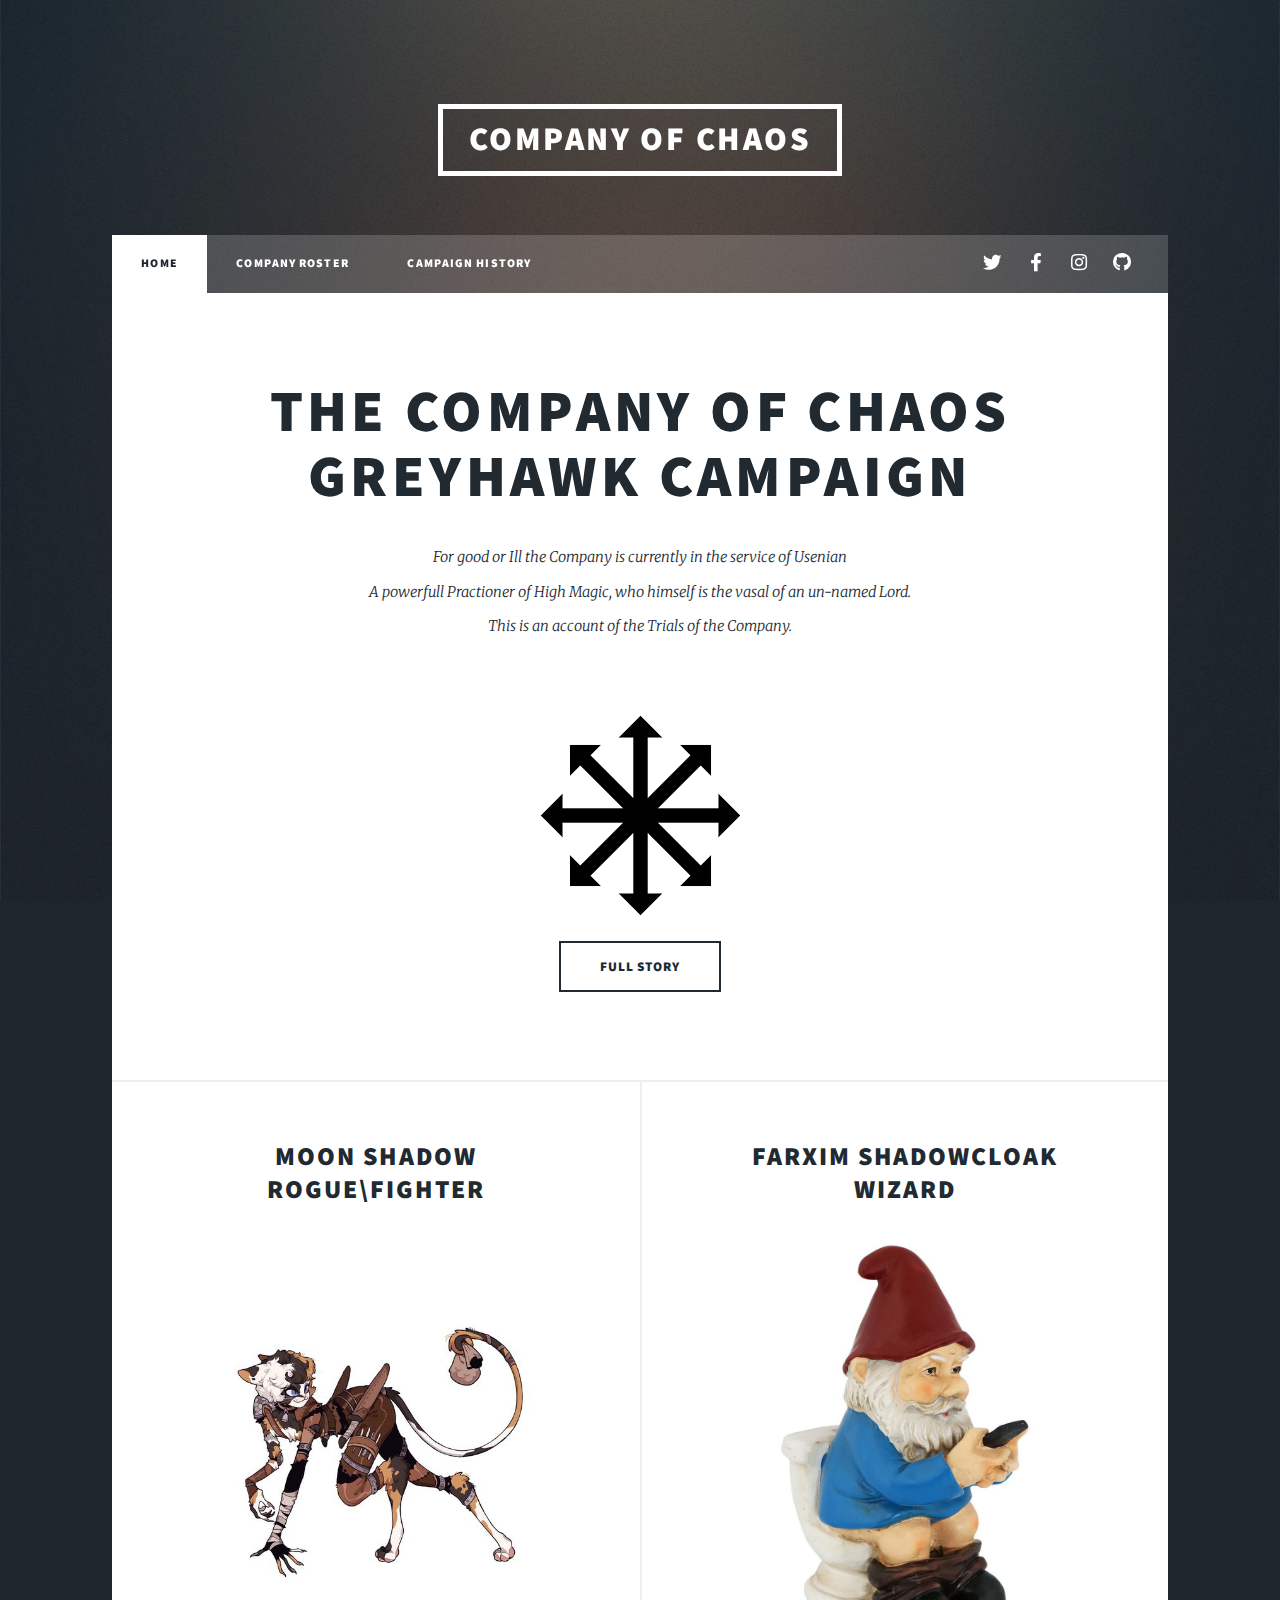
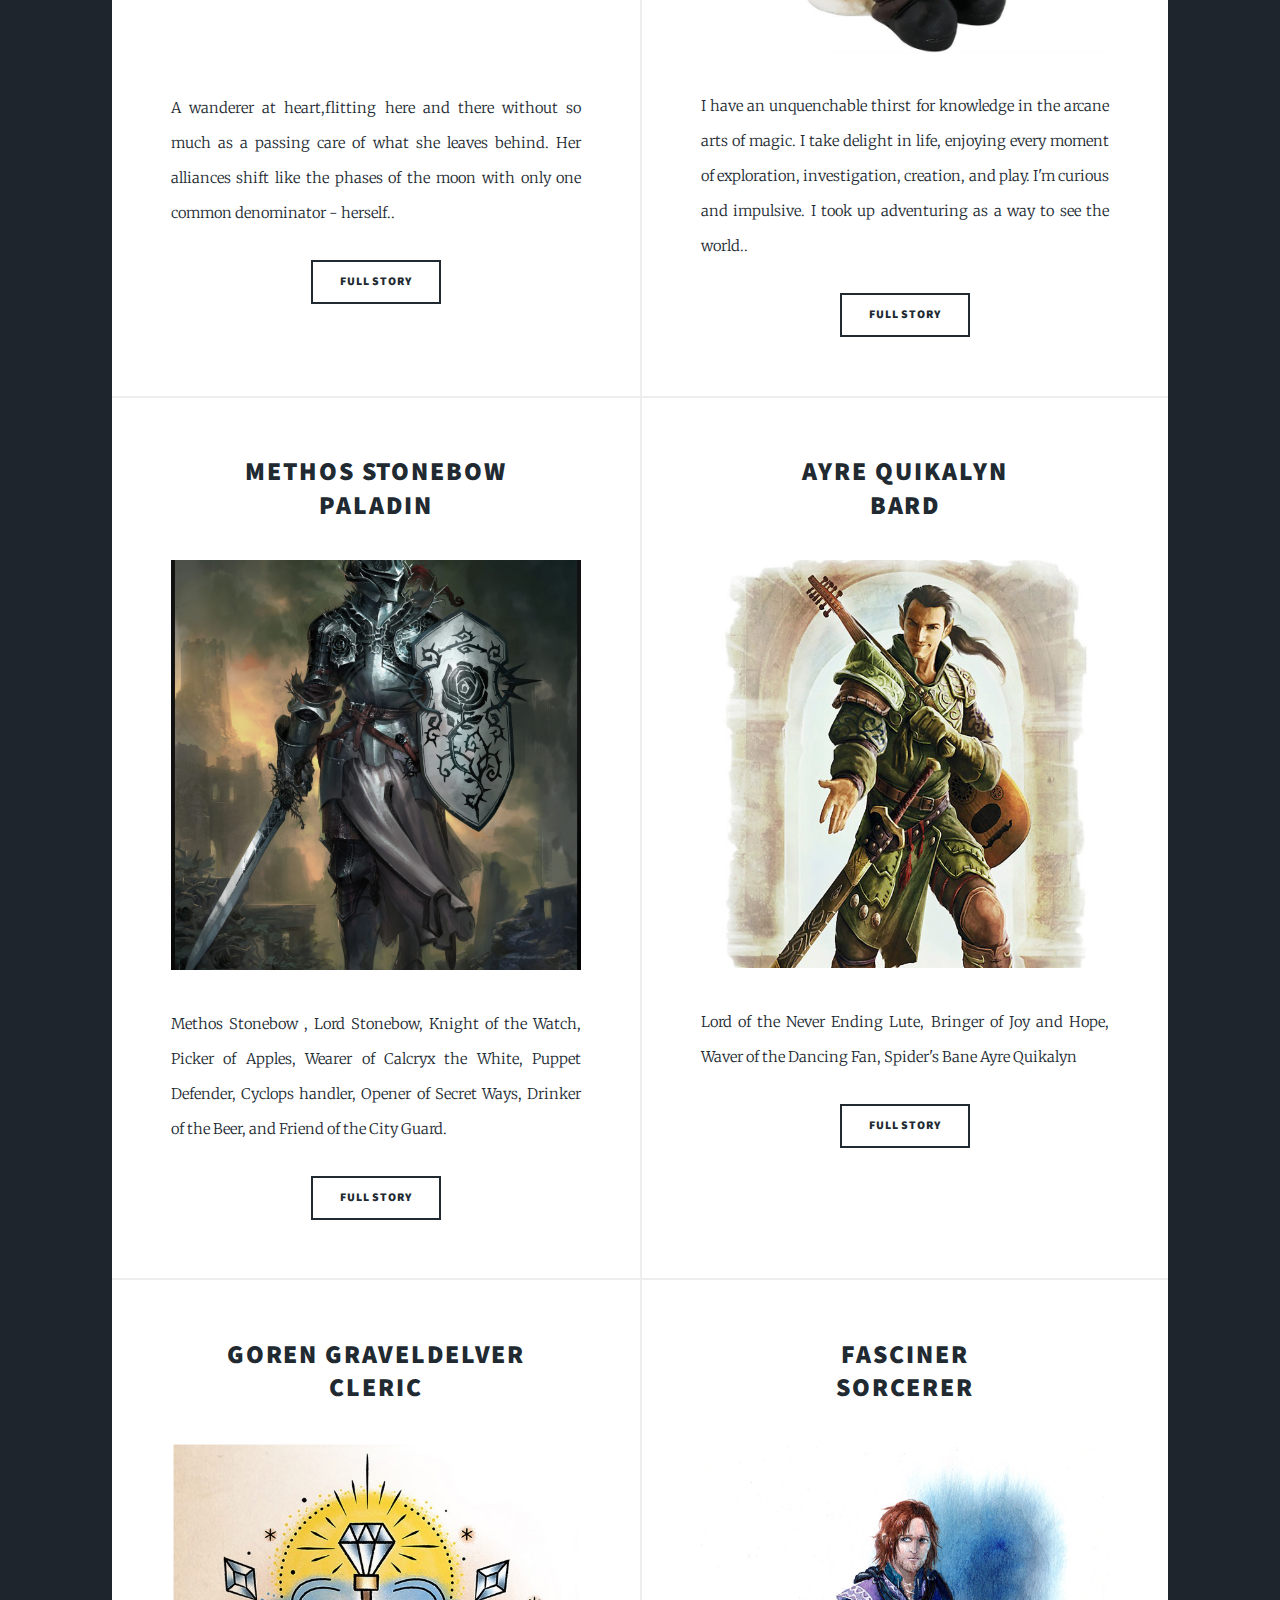
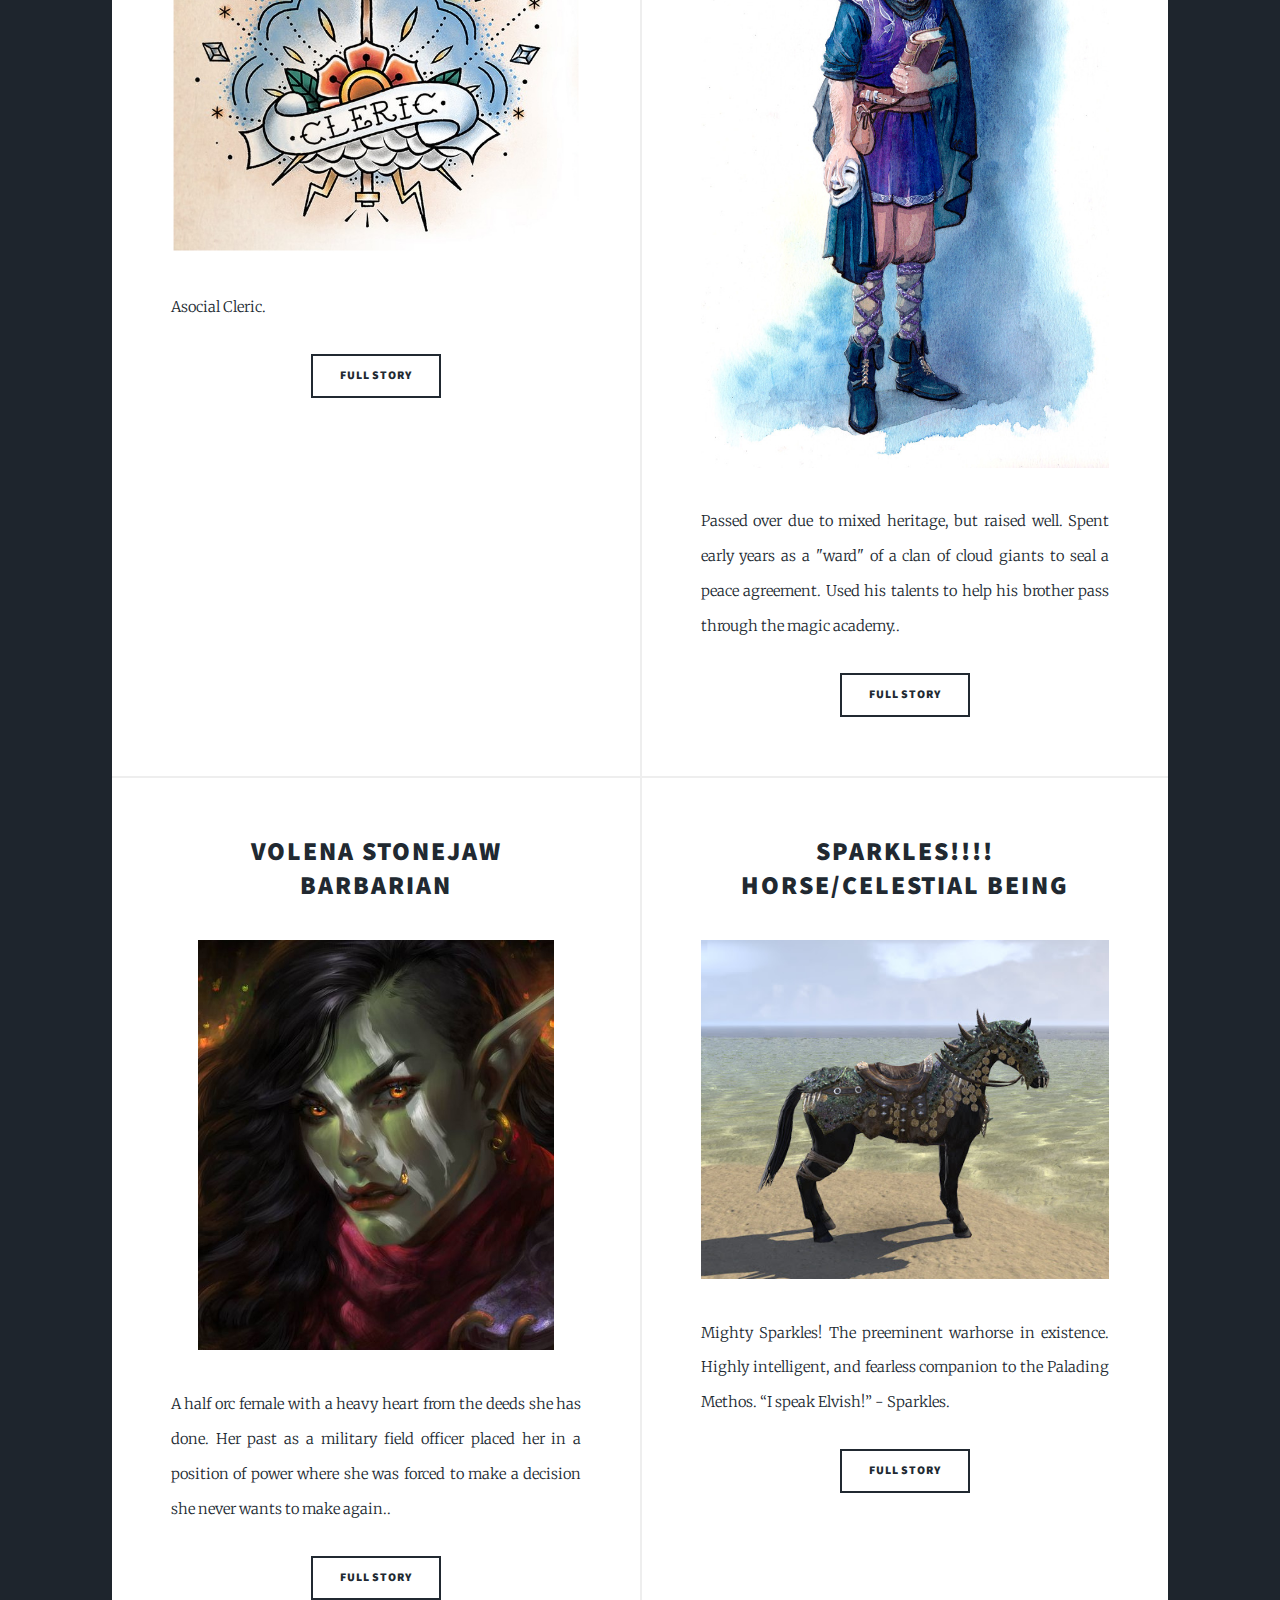
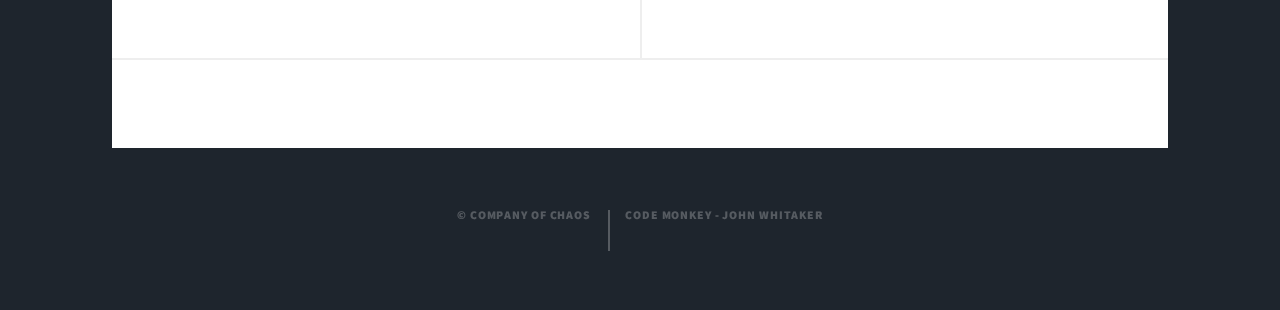
==== commit 4bf878d8: "Removed datestamp from top of indes.html" ====
--- a/index.html
+++ b/index.html
@@ -46,7 +46,6 @@
 			<!-- Featured Post -->
 			<article class="post featured">
 				<header class="major">
-					<span class="date">April 25, 2017</span>
 					<h2><a href="#">The Company Of Chaos<br />
 							Greyhawk Campaign</a></h2>
 					<p>For good or Ill the Company is currently in the service of Usenian<br />
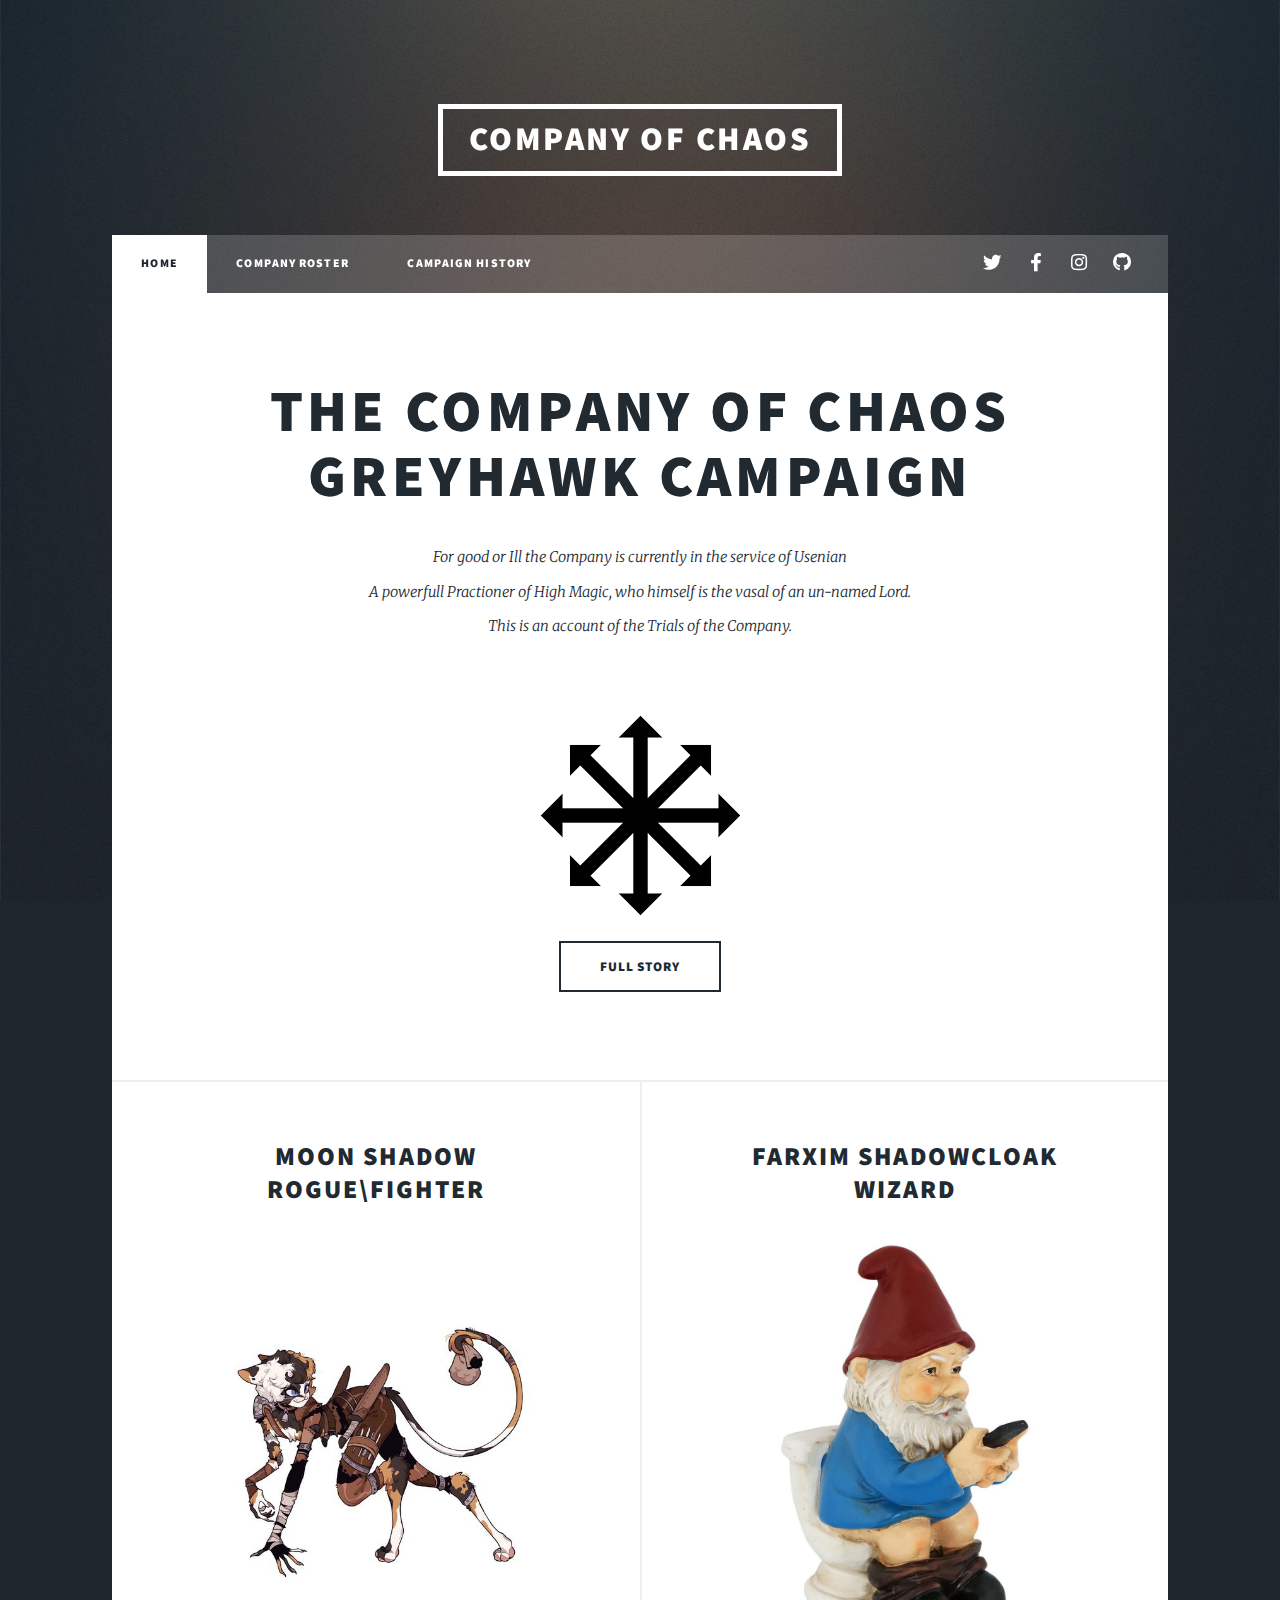
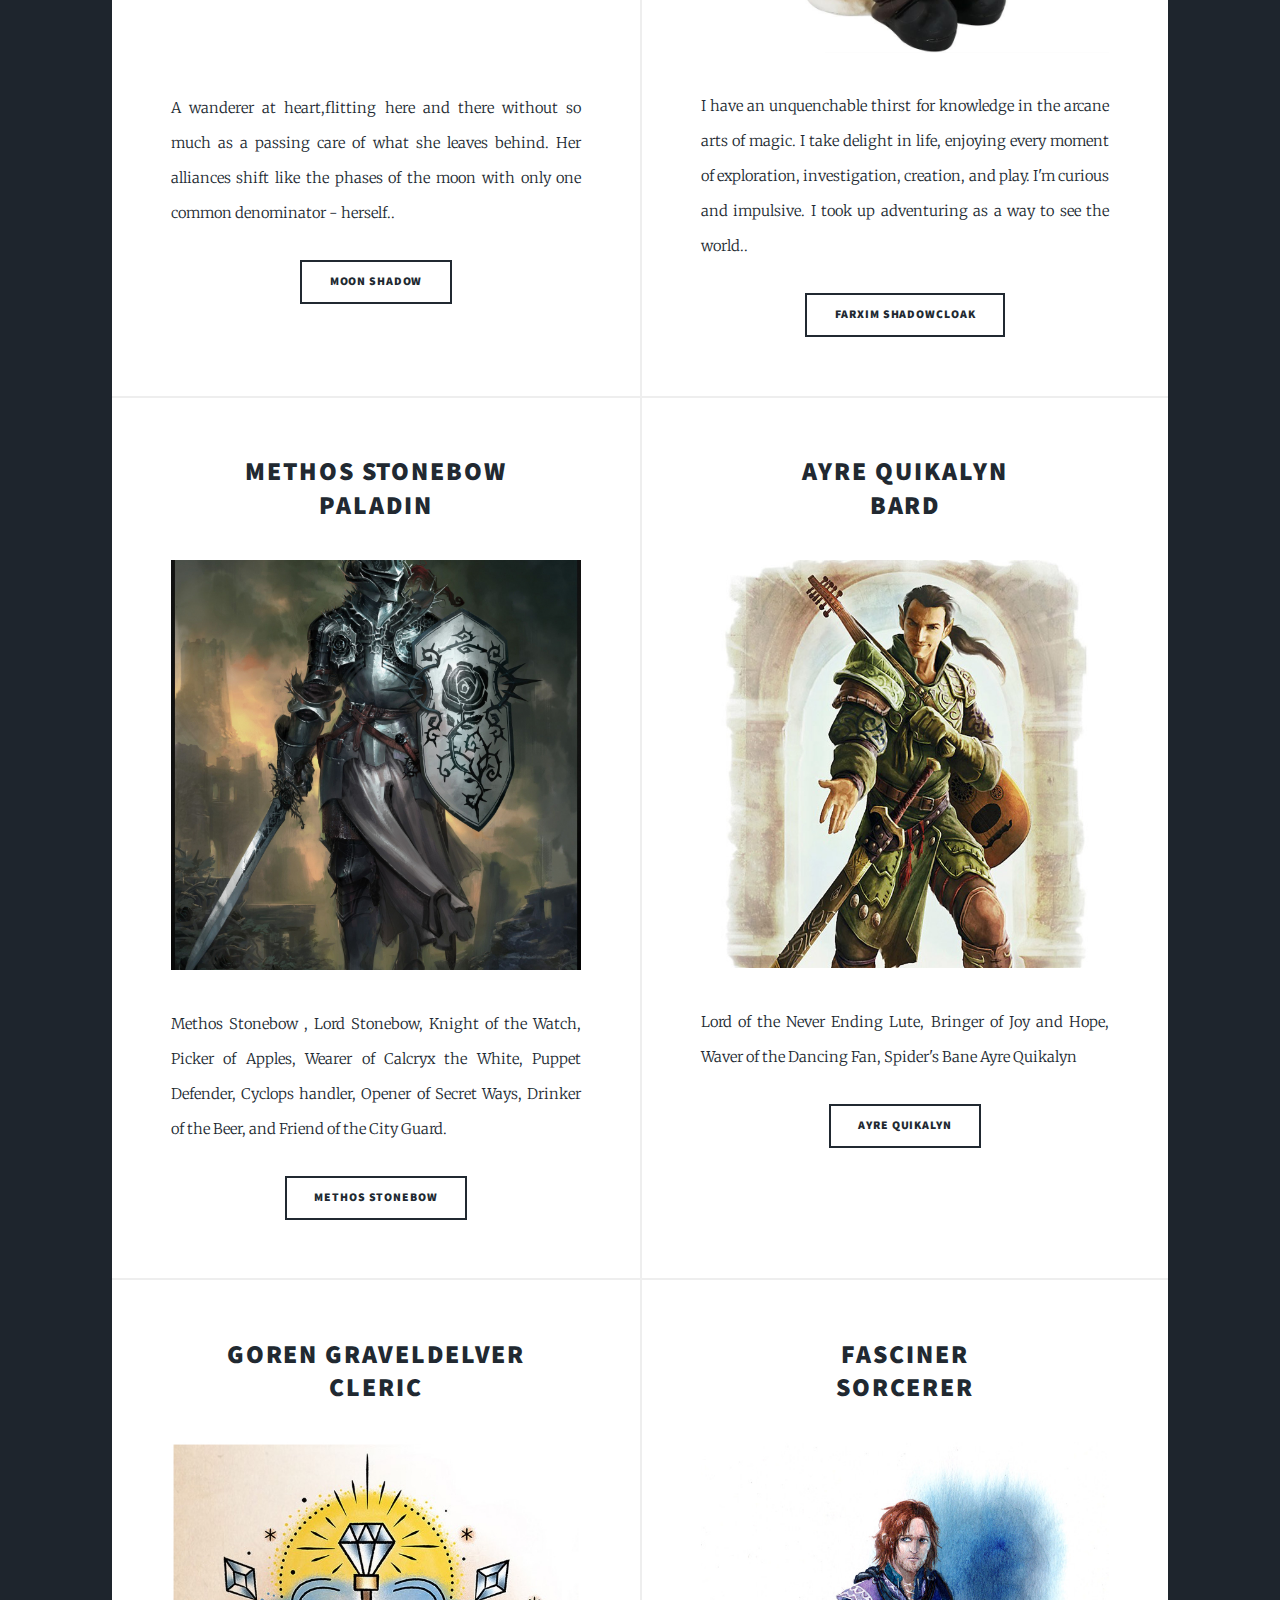
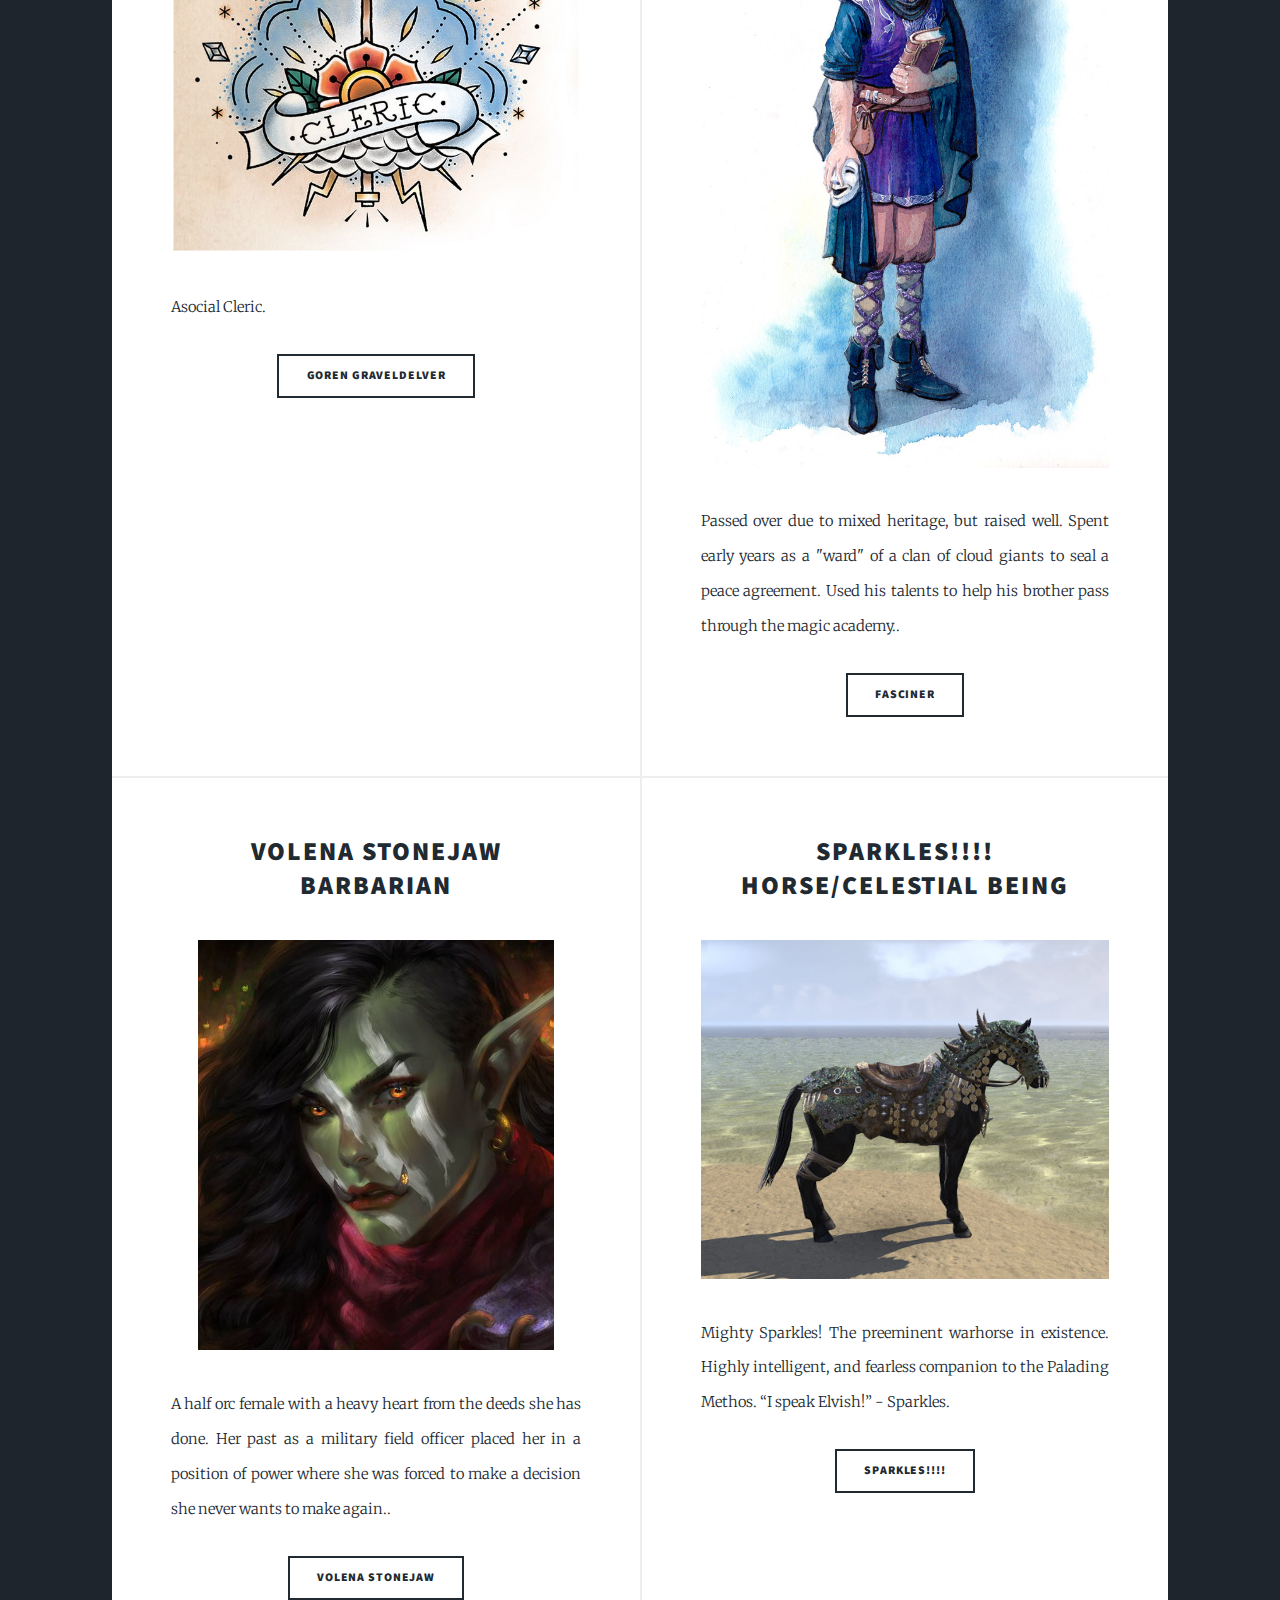
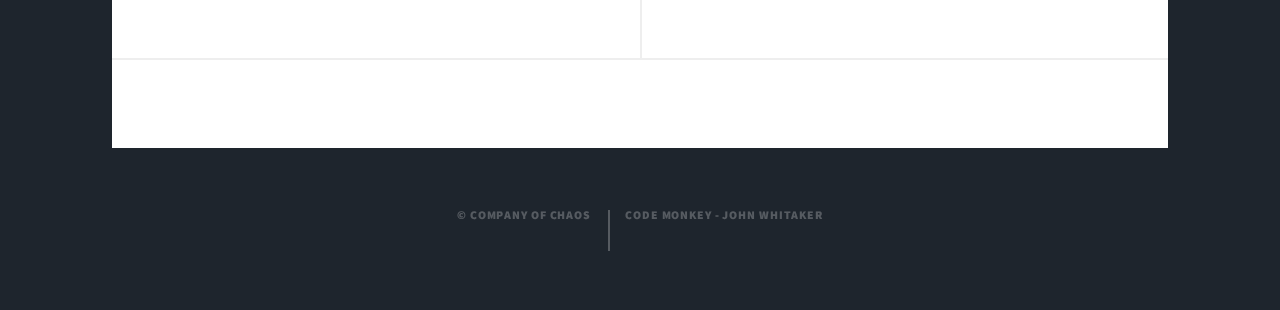
==== commit 868dd661: "Changed name displayed by button under character bio from Full Story to the characters name" ====
--- a/index.html
+++ b/index.html
@@ -54,7 +54,7 @@
 				</header>
 				<a href="#" class="image Chaos"><img src="images/Chaos.png" alt="" /></a>
 				<ul class="actions special">
-					<li><a href="#" class="button large">Full Story</a></li>
+					<li><a href="campaignhistory.html" class="button large">Full Story</a></li>
 				</ul>
 			</article>
 
@@ -70,7 +70,7 @@
 						behind. Her alliances shift like the phases of the moon with only one common denominator -
 						herself..</p>
 					<ul class="actions special">
-						<li><a href="#" class="button">Full Story</a></li>
+						<li><a href="#" class="button">Moon Shadow</a></li>
 					</ul>
 				</article>
 				<article>
@@ -83,7 +83,7 @@
 						enjoying every moment of exploration, investigation, creation, and play. I'm curious and
 						impulsive. I took up adventuring as a way to see the world..</p>
 					<ul class="actions special">
-						<li><a href="#" class="button">Full Story</a></li>
+						<li><a href="#" class="button">Farxim Shadowcloak</a></li>
 					</ul>
 				</article>
 				<article>
@@ -97,7 +97,7 @@
 						of the City Guard.
 					</p>
 					<ul class="actions special">
-						<li><a href="#" class="button">Full Story</a></li>
+						<li><a href="#" class="button">Methos Stonebow</a></li>
 					</ul>
 				</article>
 				<article>
@@ -109,7 +109,7 @@
 					<p>Lord of the Never Ending Lute, Bringer of Joy and Hope, Waver of the Dancing Fan, Spider's Bane
 						Ayre Quikalyn </p>
 					<ul class="actions special">
-						<li><a href="#" class="button">Full Story</a></li>
+						<li><a href="#" class="button">Ayre Quikalyn</a></li>
 					</ul>
 				</article>
 				<article>
@@ -120,7 +120,7 @@
 					<a href="#" class="image fit"><img src="images/Goren.jpg" alt="" /></a>
 					<p>Asocial Cleric.</p>
 					<ul class="actions special">
-						<li><a href="#" class="button">Full Story</a></li>
+						<li><a href="#" class="button">Goren Graveldelver </a></li>
 					</ul>
 				</article>
 				<article>
@@ -133,7 +133,7 @@
 						cloud giants to seal a peace agreement. Used his talents to help his brother pass through the
 						magic academy..</p>
 					<ul class="actions special">
-						<li><a href="#" class="button">Full Story</a></li>
+						<li><a href="#" class="button">Fasciner</a></li>
 					</ul>
 				</article>
 				<article>
@@ -146,7 +146,7 @@
 						officer placed her in a position of power where she was forced to make a decision she never
 						wants to make again..</p>
 					<ul class="actions special">
-						<li><a href="#" class="button">Full Story</a></li>
+						<li><a href="#" class="button">Volena Stonejaw</a></li>
 					</ul>
 				</article>
 				<article>
@@ -158,7 +158,7 @@
 					<p>Mighty Sparkles! The preeminent warhorse in existence. Highly intelligent, and fearless companion
 						to the Palading Methos. “I speak Elvish!” - Sparkles.</p>
 					<ul class="actions special">
-						<li><a href="#" class="button">Full Story</a></li>
+						<li><a href="#" class="button">Sparkles!!!!</a></li>
 					</ul>
 				</article>
 			</section>
--- a/assets/css/main.css
+++ b/assets/css/main.css
@@ -4865,4 +4865,20 @@
 		visibility: visible;
 	}
 
-}+}
+
+.center {
+	text-align: center;
+}
+
+.history {
+	background-color: #d8cfbd;
+}
+
+.home {
+	background-color: #b4b7c4;
+	position: relative;
+	margin: 0 auto;
+	width: calc(100% - 4rem);
+	max-width: 72rem;
+	z-index: 2;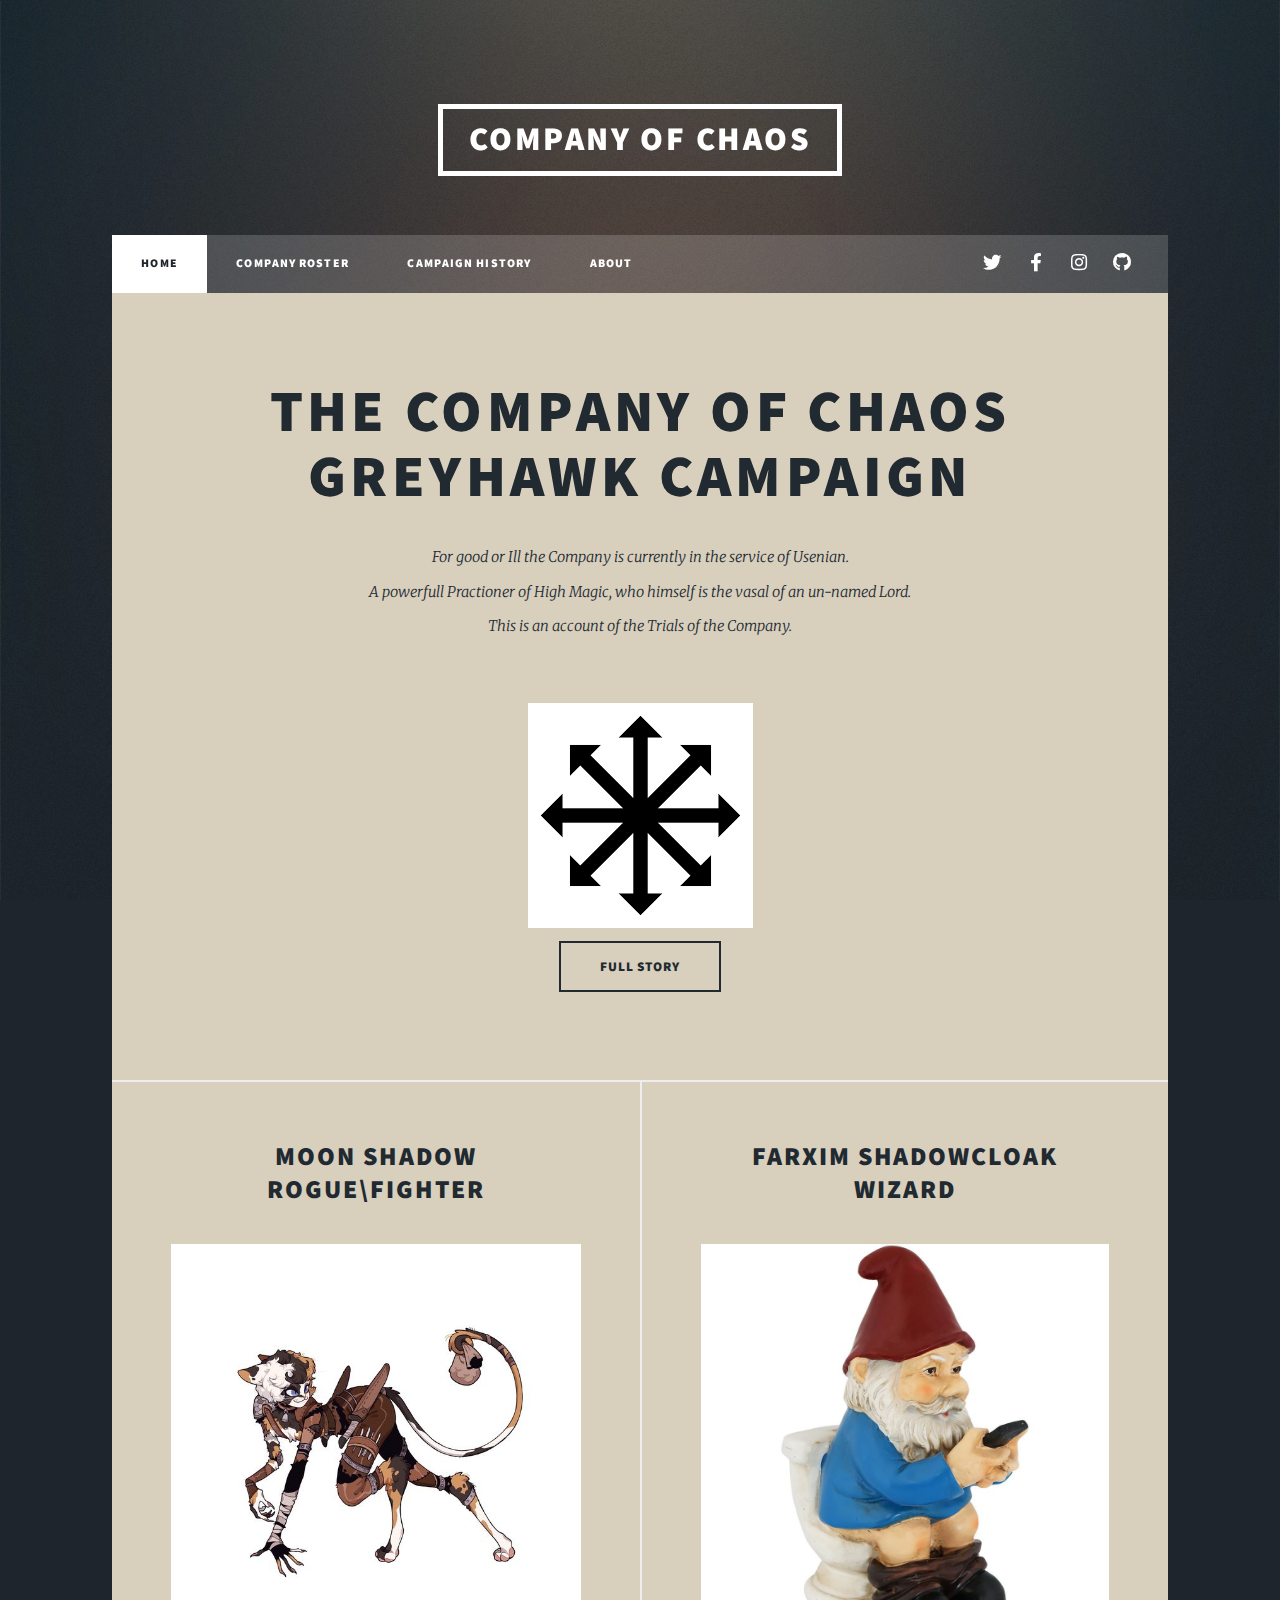
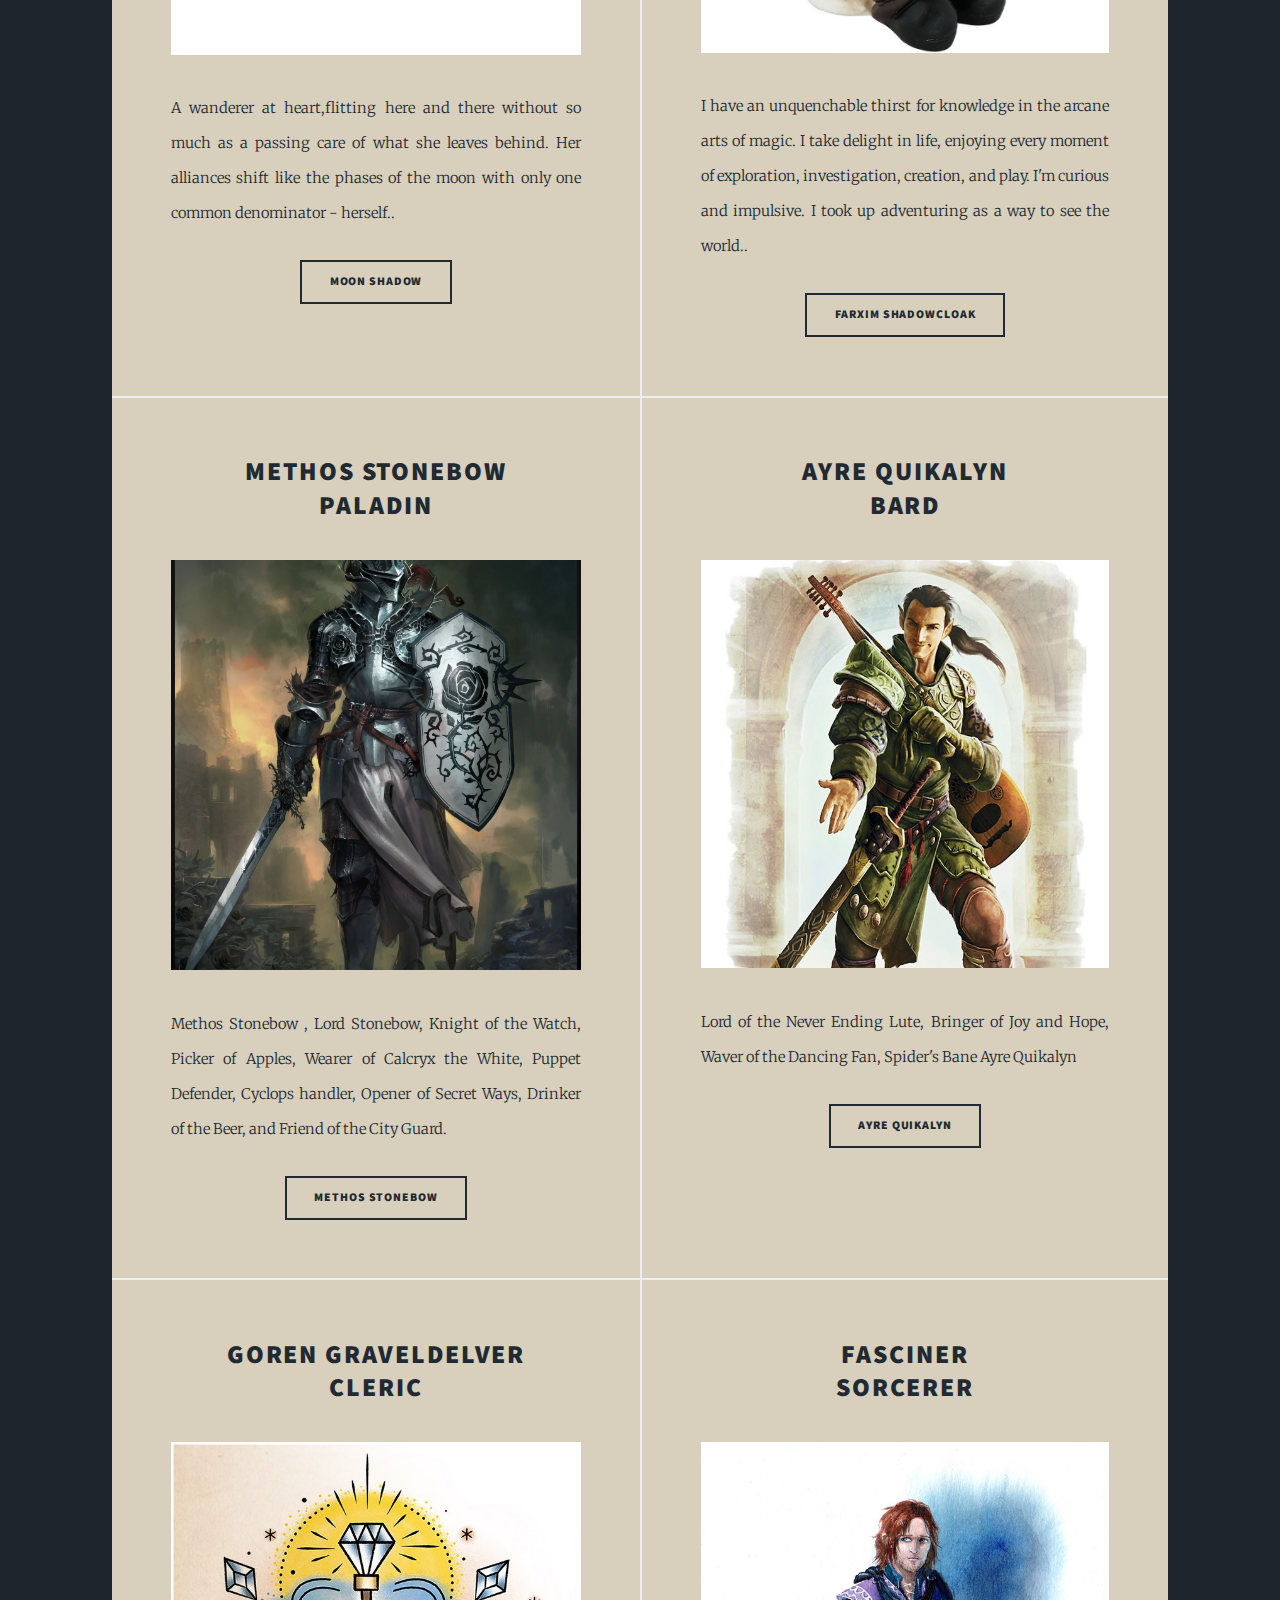
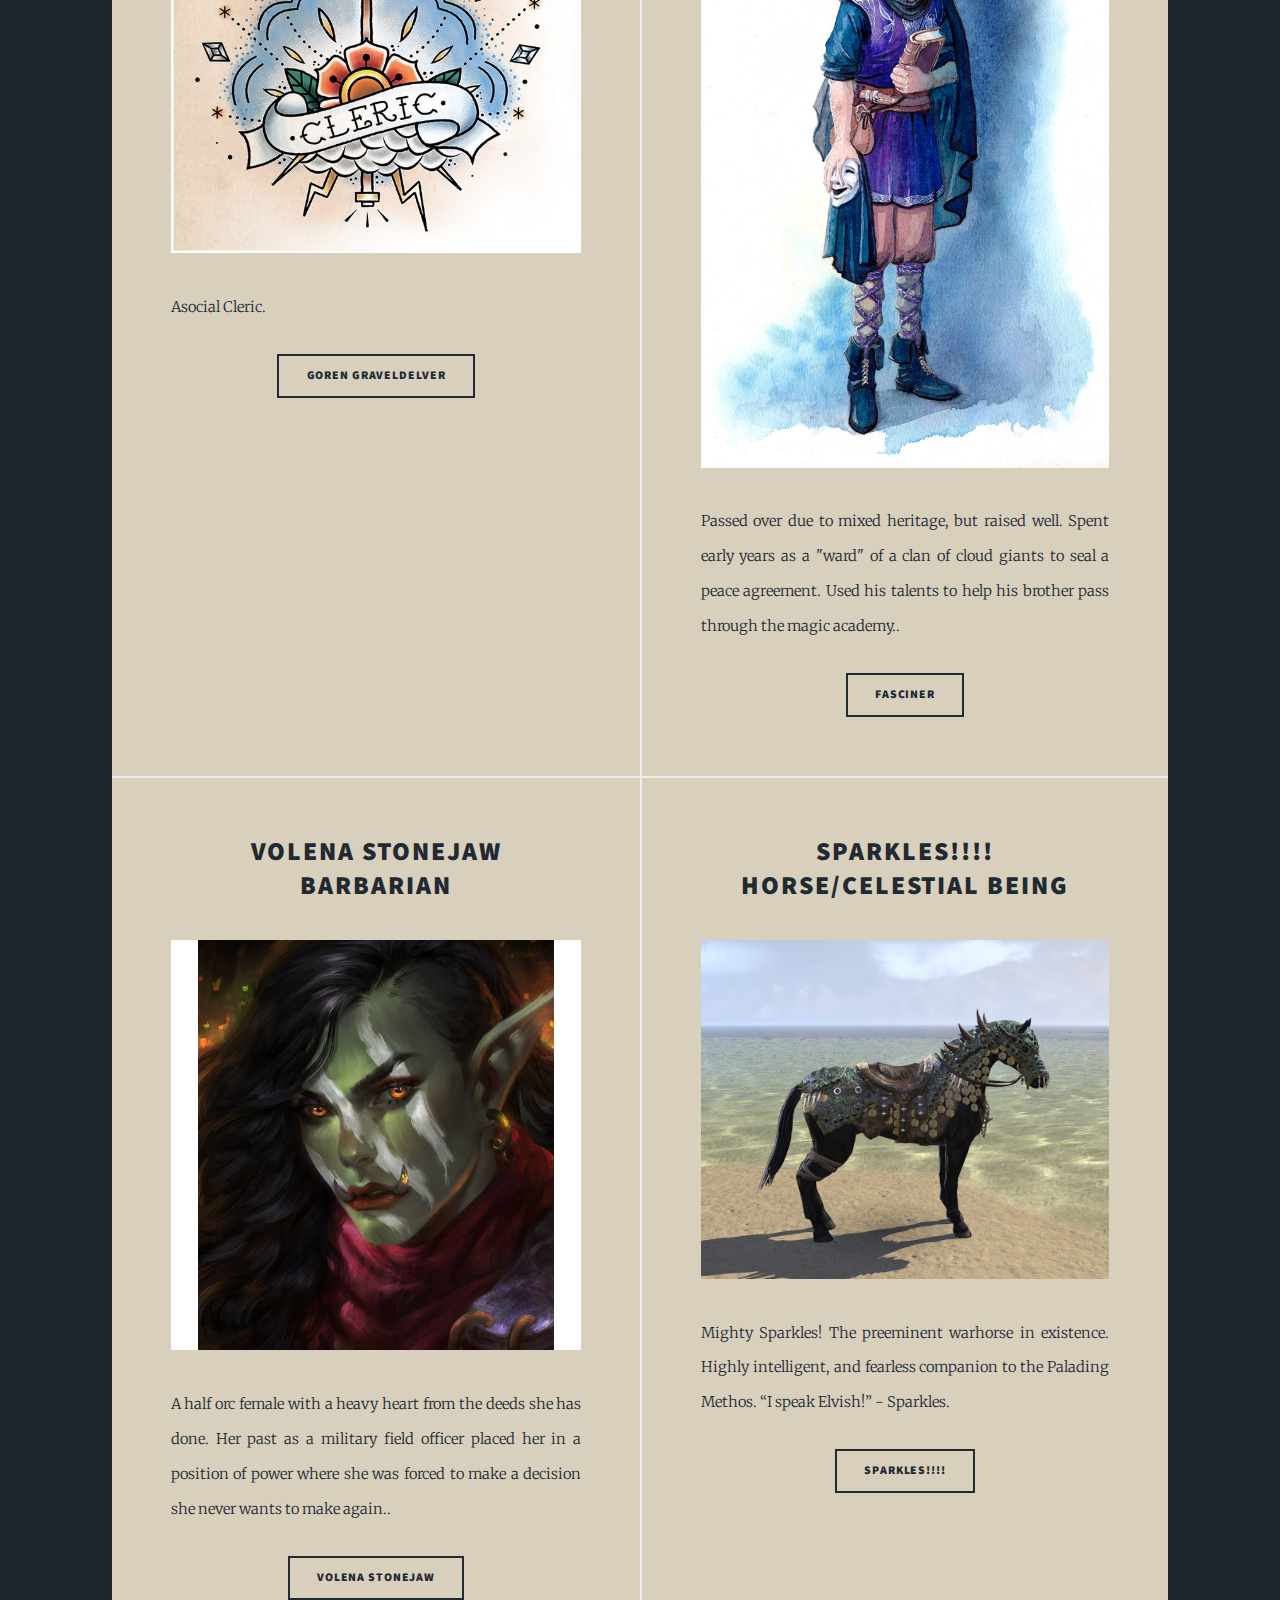
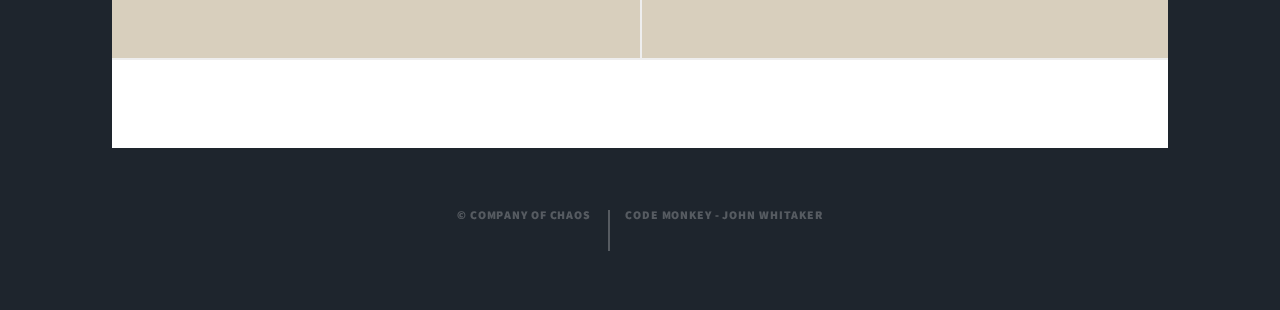
==== commit 89c92269: "Added about page shell.  Added folder structure for organization" ====
--- a/index.html
+++ b/index.html
@@ -29,8 +29,9 @@
 		<nav id="nav">
 			<ul class="links">
 				<li class="active"><a href="index.html">Home</a></li>
-				<li><a href="roster.html">Company Roster</a></li>
-				<li><a href="history.html">Campaign History</a></li>
+				<li><a href="./characters/roster.html">Company Roster</a></li>
+				<li><a href="./history/history.html">Campaign History</a></li>
+				<li><a href="about.html">About</a></li>
 			</ul>
 			<ul class="icons">
 				<li><a href="#" class="icon brands fa-twitter"><span class="label">Twitter</span></a></li>
@@ -44,22 +45,22 @@
 		<div id="main">
 
 			<!-- Featured Post -->
-			<article class="post featured">
+			<article class="post featured history">
 				<header class="major">
 					<h2><a href="#">The Company Of Chaos<br />
 							Greyhawk Campaign</a></h2>
-					<p>For good or Ill the Company is currently in the service of Usenian<br />
+					<p>For good or Ill the Company is currently in the service of Usenian.<br />
 						A powerfull Practioner of High Magic, who himself is the vasal of an un-named Lord.<br />
 						This is an account of the Trials of the Company.</p>
 				</header>
 				<a href="#" class="image Chaos"><img src="images/Chaos.png" alt="" /></a>
 				<ul class="actions special">
-					<li><a href="campaignhistory.html" class="button large">Full Story</a></li>
+					<li><a href="./history/campaignhistory.html" class="button large">Full Story</a></li>
 				</ul>
 			</article>
 
 			<!-- Posts -->
-			<section class="posts">
+			<section class="posts history">
 				<article>
 					<header>
 						<h2><a href="#">Moon Shadow <br />
@@ -165,71 +166,10 @@
 
 			<!-- Footer -->
 			<footer>
-				<!--<div class="pagination">-->
-				<!--<a href="#" class="previous">Prev</a>-->
-				<!-- <a href="#" class="page active">1</a>
-					<a href="#" class="page">2</a>
-					<a href="#" class="page">3</a>
-					<span class="extra">&hellip;</span>
-					<a href="#" class="page">8</a>
-					<a href="#" class="page">9</a>
-					<a href="#" class="page">10</a>
-					<a href="#" class="next">Next</a> -->
 		</div>
 		</footer>
 
 	</div>
-
-	<!-- Footer -->
-	<!-- <footer id="footer">
-			<section>
-				<form method="post" action="#">
-					<div class="fields">
-						<div class="field">
-							<label for="name">Name</label>
-							<input type="text" name="name" id="name" />
-						</div>
-						<div class="field">
-							<label for="email">Email</label>
-							<input type="text" name="email" id="email" />
-						</div>
-						<div class="field">
-							<label for="message">Message</label>
-							<textarea name="message" id="message" rows="3"></textarea>
-						</div>
-					</div>
-					<ul class="actions">
-						<li><input type="submit" value="Send Message" /></li>
-					</ul>
-				</form>
-			</section>
-			<section class="split contact">
-				<section class="alt">
-					<h3>Address</h3>
-					<p>1234 Somewhere Road #87257<br />
-						Nashville, TN 00000-0000</p>
-				</section>
-				<section>
-					<h3>Phone</h3>
-					<p><a href="#">(000) 000-0000</a></p>
-				</section>
-				<section>
-					<h3>Email</h3>
-					<p><a href="#">info@untitled.tld</a></p>
-				</section>
-				<section>
-					<h3>Social</h3>
-					<ul class="icons alt">
-						<li><a href="#" class="icon brands alt fa-twitter"><span class="label">Twitter</span></a></li>
-						<li><a href="#" class="icon brands alt fa-facebook-f"><span class="label">Facebook</span></a>
-						</li>
-						<li><a href="#" class="icon brands alt fa-instagram"><span class="label">Instagram</span></a>
-						</li>
-						<li><a href="#" class="icon brands alt fa-github"><span class="label">GitHub</span></a></li>
-					</ul>
-				</section>
-			</section>
-		</footer> -->
 
 	<!-- Copyright -->
 	<div id="copyright">
--- a/assets/css/main.css
+++ b/assets/css/main.css
@@ -4875,10 +4875,14 @@
 	background-color: #d8cfbd;
 }
 
+
+
 .home {
-	background-color: #b4b7c4;
-	position: relative;
-	margin: 0 auto;
-	width: calc(100% - 4rem);
-	max-width: 72rem;
-	z-index: 2;+	background-color: #909497;
+	;
+}
+
+.headtitle {
+	background-color: #2c3e50;
+	color: antiquewhite;
+}